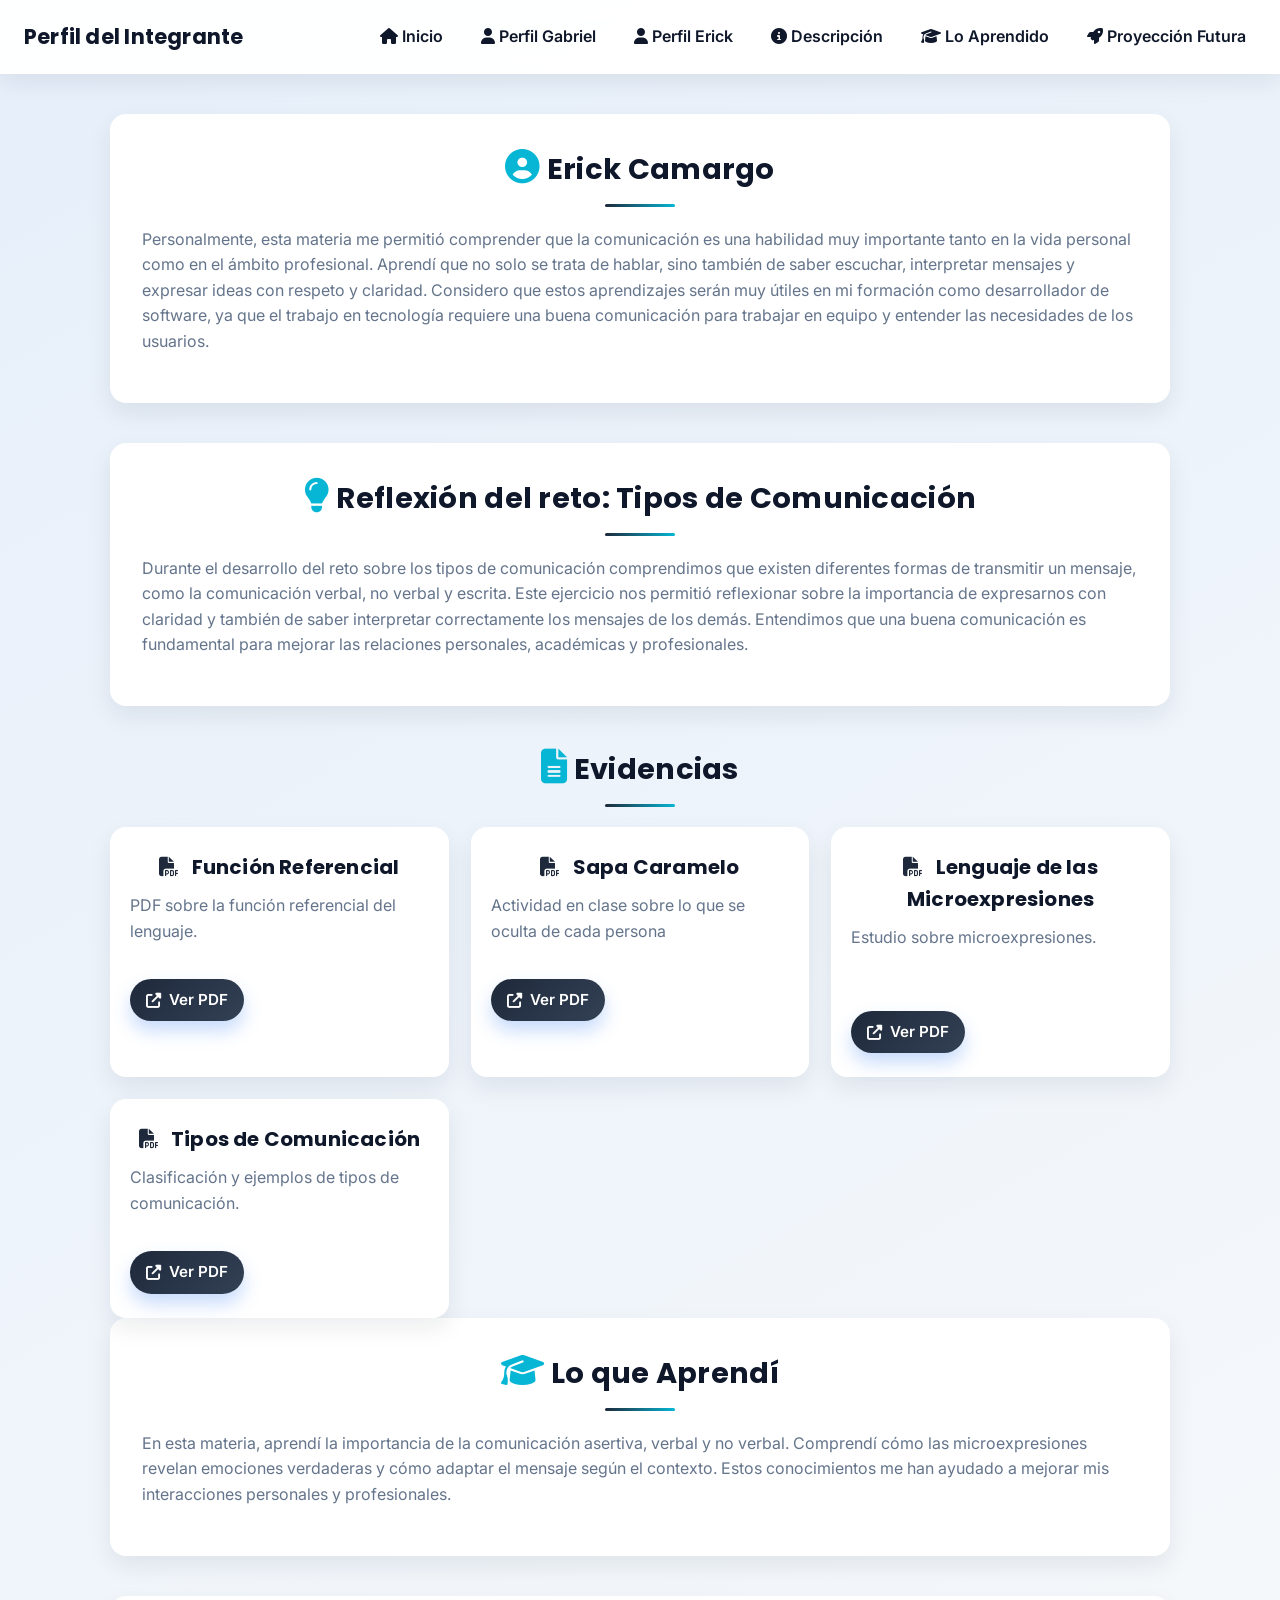
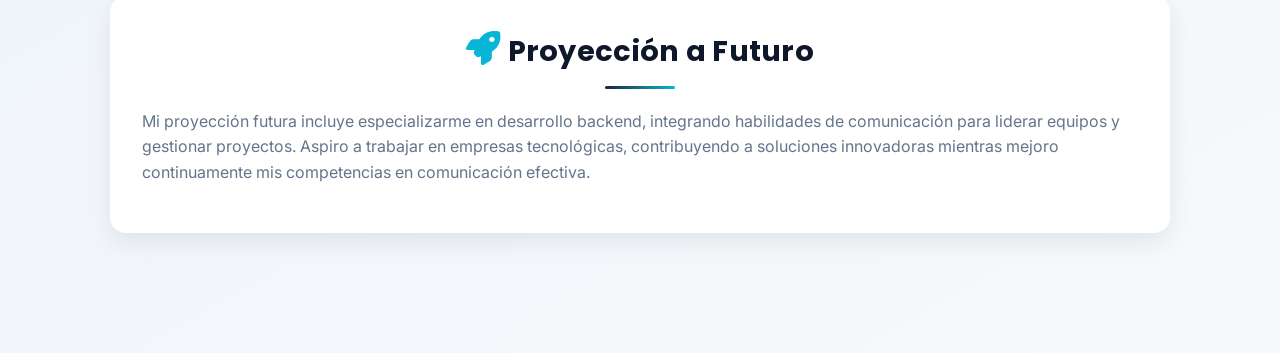
==== erick.html @ c6891785 "Subida inicial del proyecto" ====
<!DOCTYPE html>
<html lang="es">

<head>
  <meta charset="UTF-8" />
  <meta name="viewport" content="width=device-width, initial-scale=1.0" />
  <title>Perfil Erick</title>
  <link rel="stylesheet" href="https://cdnjs.cloudflare.com/ajax/libs/font-awesome/6.5.0/css/all.min.css" integrity="sha512-1VJm5kJHVw8+LL+1ZiowH++4df5uVBXxEehumOhv1Vd4iRAHWY8MklND6U9G5mcbaiYpJZwciMJw7Z4xJbeyrg==" crossorigin="anonymous" referrerpolicy="no-referrer" />
  <link rel="stylesheet" href="style.css" />
</head>

<body>
  <header>
    <h1>Perfil del Integrante</h1>
    <div class="menu-icon" onclick="toggleMenu()">☰</div>
    <nav id="menu">
      <a href="index.html"><i class="fas fa-home"></i> Inicio</a>
      <a href="gabriel.html"><i class="fas fa-user"></i> Perfil Gabriel</a>
      <a href="erick.html"><i class="fas fa-user"></i> Perfil Erick</a>
      <a href="#descripcion"><i class="fas fa-info-circle"></i> Descripción</a>
      <a href="#aprendido"><i class="fas fa-graduation-cap"></i> Lo Aprendido</a>
      <a href="#futuro"><i class="fas fa-rocket"></i> Proyección Futura</a>
    </nav>
  </header>
  <div id="menuOverlay" class="menu-overlay" onclick="closeMenu()" hidden></div>

  <main>
    <section class="section" id="descripcion">
      <article class="section-card">
        <h2 class="section-title"><i class="fas fa-user-circle"></i> Erick Camargo</h2>
        <p>
          Personalmente, esta materia me permitió comprender que la comunicación es una habilidad muy importante tanto en la vida personal como en el ámbito profesional. Aprendí que no solo se trata de hablar, sino también de saber escuchar, interpretar mensajes y expresar ideas con respeto y claridad. Considero que estos aprendizajes serán muy útiles en mi formación como desarrollador de software, ya que el trabajo en tecnología requiere una buena comunicación para trabajar en equipo y entender las necesidades de los usuarios.
        </p>
      </article>
    </section>

    <section class="section" id="reto">
      <article class="section-card">
        <h2 class="section-title"><i class="fas fa-lightbulb"></i> Reflexión del reto: Tipos de Comunicación</h2>
        <p>
          Durante el desarrollo del reto sobre los tipos de comunicación comprendimos que existen diferentes formas de transmitir un mensaje, como la comunicación verbal, no verbal y escrita. Este ejercicio nos permitió reflexionar sobre la importancia de expresarnos con claridad y también de saber interpretar correctamente los mensajes de los demás. Entendimos que una buena comunicación es fundamental para mejorar las relaciones personales, académicas y profesionales.
        </p>
      </article>
    </section>

    <section class="section" id="evidencias">
      <h2 class="section-title"><i class="fas fa-file-alt"></i> Evidencias</h2>
      <div class="grid-3">
        <article class="card">
          <h3><i class="fas fa-file-pdf"></i> Función Referencial</h3>
          <p class="text">PDF sobre la función referencial del lenguaje.</p>
          <a href="/pdfs_de_erick/funciones del Lenguaje.pdf" target="_blank" class="cta"><i class="fas fa-external-link-alt"></i> Ver PDF</a>
        </article>
        <article class="card">
          <h3><i class="fas fa-file-pdf"></i> Sapa Caramelo</h3>
          <p class="text">Actividad en clase sobre lo que se oculta de cada persona</p>
          <a href="/pdfs_de_erick/la sapa caramelo.pdf" target="_blank" class="cta"><i class="fas fa-external-link-alt"></i> Ver PDF</a>
        </article>
        <article class="card">
          <h3><i class="fas fa-file-pdf"></i> Lenguaje de las Microexpresiones</h3>
          <p class="text">Estudio sobre microexpresiones.</p>
          <a href="/pdfs_de_erick/microexpresiones.pdf" target="_blank" class="cta"><i class="fas fa-external-link-alt"></i> Ver PDF</a>
        </article>
        <article class="card">
          <h3><i class="fas fa-file-pdf"></i> Tipos de Comunicación</h3>
          <p class="text">Clasificación y ejemplos de tipos de comunicación.</p>
          <a href="/pdfs_de_erick/tipos de comunicacion.pdf" target="_blank" class="cta"><i class="fas fa-external-link-alt"></i> Ver PDF</a>
        </article>
      </div>
    </section>

    <section class="section" id="aprendido">
      <article class="section-card">
        <h2 class="section-title"><i class="fas fa-graduation-cap"></i> Lo que Aprendí</h2>
        <p>
          En esta materia, aprendí la importancia de la comunicación asertiva, verbal y no verbal. Comprendí cómo las microexpresiones revelan emociones verdaderas y cómo adaptar el mensaje según el contexto. Estos conocimientos me han ayudado a mejorar mis interacciones personales y profesionales.
        </p>
      </article>
    </section>

    <section class="section" id="futuro">
      <article class="section-card">
        <h2 class="section-title"><i class="fas fa-rocket"></i> Proyección a Futuro</h2>
        <p>
          Mi proyección futura incluye especializarme en desarrollo backend, integrando habilidades de comunicación para liderar equipos y gestionar proyectos. Aspiro a trabajar en empresas tecnológicas, contribuyendo a soluciones innovadoras mientras mejoro continuamente mis competencias en comunicación efectiva.
        </p>
      </article>
    </section>
  </main>

  <script src="script.js"></script>
</body>

</html>
---- style.css ----
/* Fuente global profesional */
@import url('https://fonts.googleapis.com/css2?family=Inter:wght@400;500;600;700&family=Poppins:wght@400;500;600;700&display=swap');

:root {
  --bg: #f8fafc;
  --panel: #ffffff;
  --dark: #0f172a;
  --muted: #64748b;
  --primary: #1e293b;
  --primary-2: #334155;
  --accent: #06b6d4;
  --shadow: 0 10px 25px rgba(15, 23, 42, 0.08);
  --radius: 16px;
}

* {
  box-sizing: border-box;
}

body {
  margin: 0;
  font-family: 'Inter', 'Segoe UI', sans-serif;
  background: linear-gradient(150deg, #e6effa 0%, #f7f9fb 100%);
  color: var(--dark);
  line-height: 1.6;
}

a {
  color: var(--primary);
  text-decoration: none;
}

h1, h2, h3, h4 {
  margin: 0 0 12px;
  font-family: 'Poppins', 'Segoe UI', sans-serif;
  text-align: center;
  letter-spacing: 0.01em;
  color: var(--dark);
}

h1 { font-size: clamp(1.7rem, 4vw, 2.2rem); }

h2 { font-size: clamp(1.45rem, 3.2vw, 1.8rem); }

h3 { font-size: clamp(1.2rem, 2.2vw, 1.5rem); }

.section-title i {
  color: var(--accent);
  font-size: 1.2em;
}

.card h3 i {
  color: var(--primary);
  margin-right: 8px;
}

.section-title::after {
  content: '';
  display: block;
  width: 70px;
  margin: 12px auto 0;
  height: 3px;
  background: linear-gradient(90deg, var(--primary), var(--accent));
  border-radius: 999px;
}

p {
  color: var(--muted);
  font-size: 1rem;
  margin: 0 0 1rem;
}

header {
  position: sticky;
  top: 0;
  z-index: 999;
  background: rgba(255, 255, 255, 0.96);
  backdrop-filter: blur(8px);
  box-shadow: 0 8px 24px rgba(16, 24, 40, 0.08);
  display: flex;
  align-items: center;
  justify-content: space-between;
  padding: 16px 24px;
}

header h1 {
  font-size: 1.32rem;
  font-weight: 700;
  margin: 0;
}

.menu-icon {
  font-size: 26px;
  cursor: pointer;
  display: none;
}

nav {
  display: flex;
  align-items: center;
  gap: 18px;
}

nav a {
  position: relative;
  padding: 8px 10px;
}

nav a::after {
  content: '';
  position: absolute;
  left: 0;
  bottom: -6px;
  width: 0;
  height: 2px;
  background: var(--primary);
  transition: width .25s;
}

nav a:hover::after {
  width: 100%;
}


nav a {
  font-weight: 600;
  color: var(--dark);
}

main {
  max-width: 1100px;
  margin: 0 auto;
  padding: 40px 20px 80px;
}

.section-card {
  background: var(--panel);
  border-radius: var(--radius);
  box-shadow: var(--shadow);
  padding: 32px;
  margin-bottom: 40px;
  transition: transform .28s ease, box-shadow .28s ease;
}

.section-card:hover {
  transform: translateY(-2px);
  box-shadow: 0 14px 32px rgba(15, 23, 42, 0.12);
}

.section-title {
  margin-bottom: 20px;
}

.grid-3 {
  display: grid;
  grid-template-columns: repeat(auto-fit, minmax(250px, 1fr));
  gap: 22px;
}

.card {
  background: var(--panel);
  border-radius: var(--radius);
  box-shadow: var(--shadow);
  padding: 24px 20px;
  transition: transform .28s ease, box-shadow .28s ease;
}

.card:hover {
  transform: translateY(-4px);
  box-shadow: 0 16px 36px rgba(15, 23, 42, 0.18);
}

.card img {
  width: 100px;
  height: 100px;
  object-fit: cover;
  border-radius: 50%;
  margin: 0 auto 14px;
  display: block;
  border: 3px solid #e0e7ff;
}

.card h3 {
  margin: 0 0 10px;
  font-size: 1.25rem;
}

.card .subtitle {
  color: var(--primary);
  font-weight: 600;
  margin-bottom: 10px;
}

.card .text {
  color: var(--muted);
  margin-bottom: 14px;
  min-height: 72px;
}

.card .cta {
  display: inline-flex;
  align-items: center;
  justify-content: center;
  gap: 8px;
  padding: 9px 16px;
  border-radius: 999px;
  color: #fff;
  background: linear-gradient(135deg, var(--primary), var(--primary-2));
  font-weight: 600;
  font-size: 0.95rem;
  box-shadow: 0 10px 18px rgba(59, 130, 246, 0.28);
}

.profile-card {
  display: grid;
  grid-template-columns: 130px 1fr;
  gap: 20px;
  background: var(--panel);
  border-radius: var(--radius);
  box-shadow: var(--shadow);
  padding: 22px;
  align-items: center;
}

.profile-card .info h3 {
  font-size: 1.25rem;
}

.profile-card .info .role {
  color: var(--primary);
  margin-bottom: 10px;
}

.profile-card .info p {
  color: var(--muted);
  margin: 0;
}

.btn {
  margin-top: 14px;
  padding: 10px 20px;
  background: linear-gradient(135deg, #4f46e5, #6366f1);
  color: #fff;
  border: 0;
  border-radius: 999px;
  cursor: pointer;
  font-weight: 700;
  letter-spacing: 0.02em;
}

.btn-secondary {
  background: #f3f4f6;
  color: #1f2937;
  border: 1px solid #e5e7eb;
}

@media (max-width: 780px) {
  header { padding: 14px 16px; }
  .profile-card { grid-template-columns: 1fr; text-align: center; }
  .profile-card .info { text-align: center; }

  .menu-icon { display: block; }

  nav {
    position: absolute;
    top: 64px;
    right: 16px;
    left: 16px;
    background: var(--panel);
    border-radius: 12px;
    box-shadow: 0 12px 28px rgba(15, 23, 42, 0.22);
    flex-direction: column;
    gap: 0;
    width: auto;
    max-width: none;
    display: none;
    z-index: 1000;
    padding: 10px 0;
  }

  nav.open {
    display: flex;
  }

  nav a {
    padding: 14px 18px;
    border-bottom: 1px solid #eef2ff;
  }

  nav a:last-child {
    border-bottom: none;
  }

  .menu-overlay {
    position: fixed;
    inset: 0;
    background: rgba(0,0,0,0.32);
    z-index: 900;
  }
}
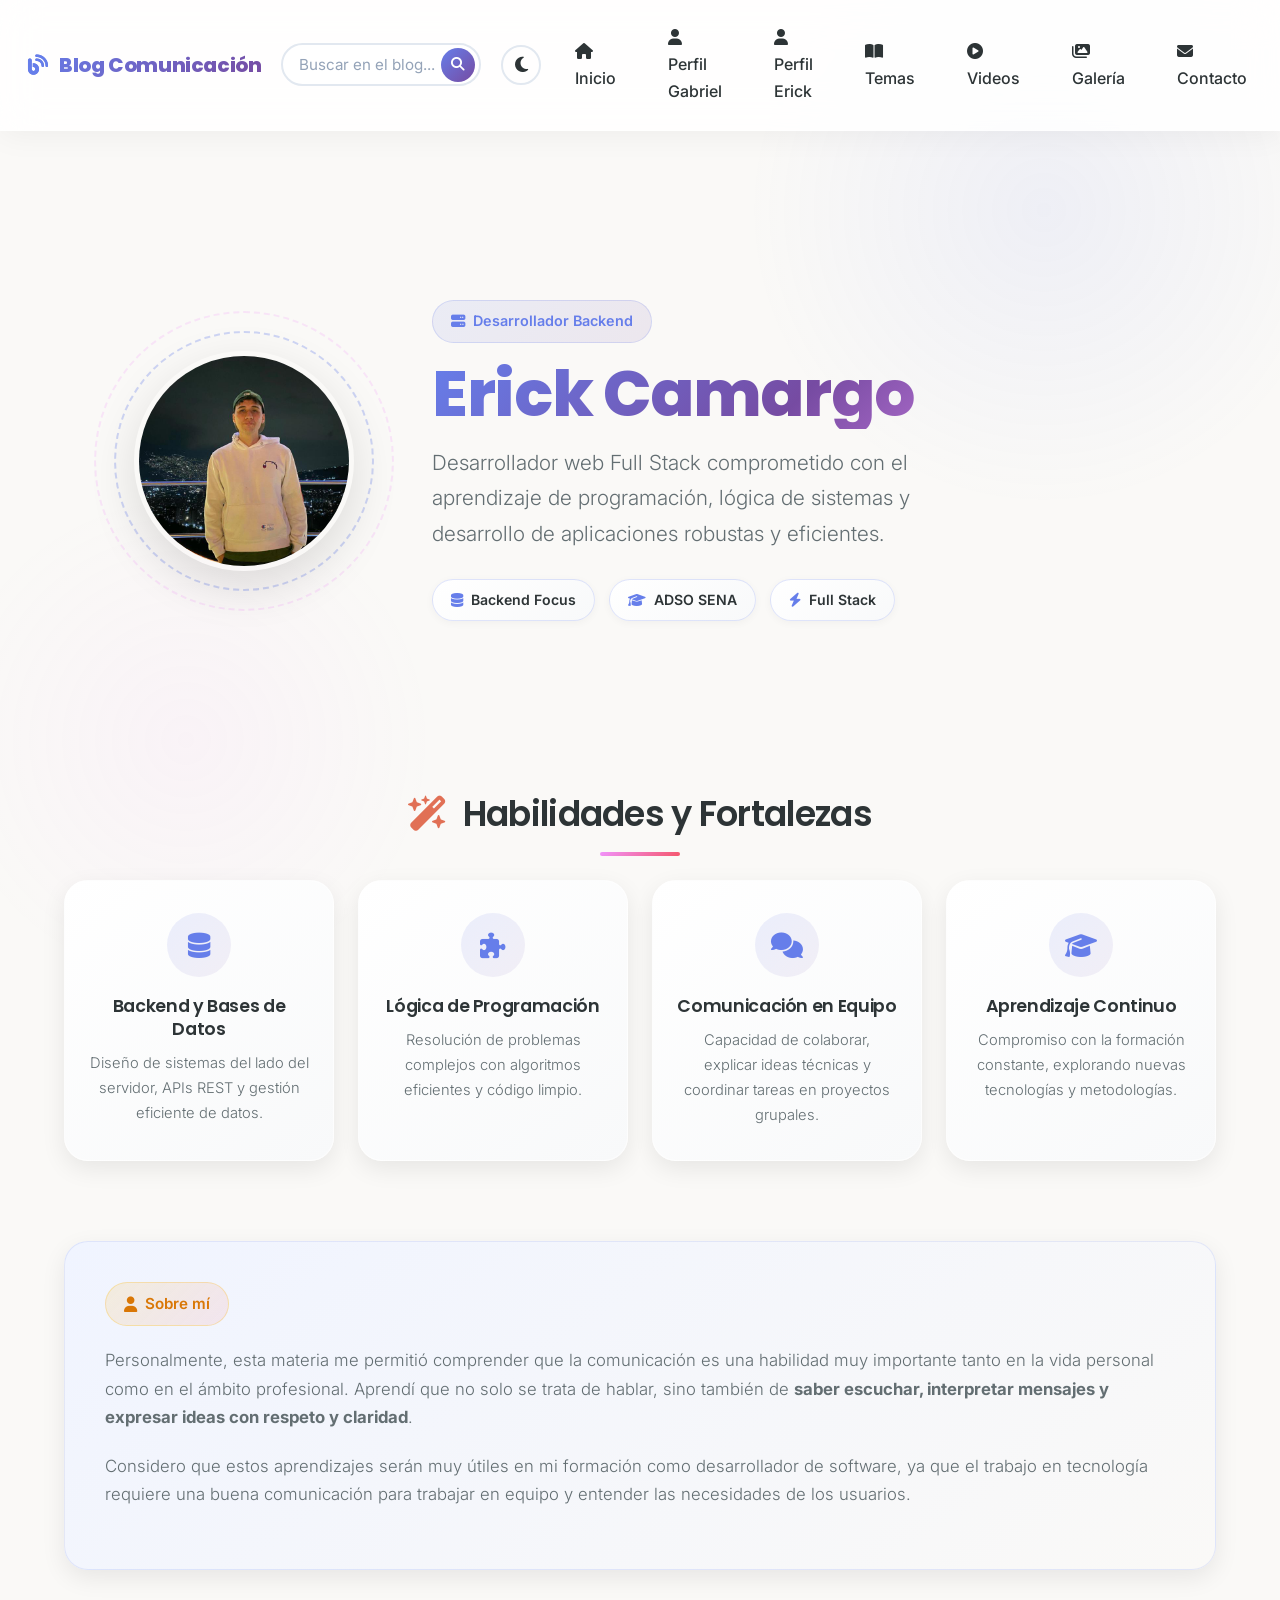
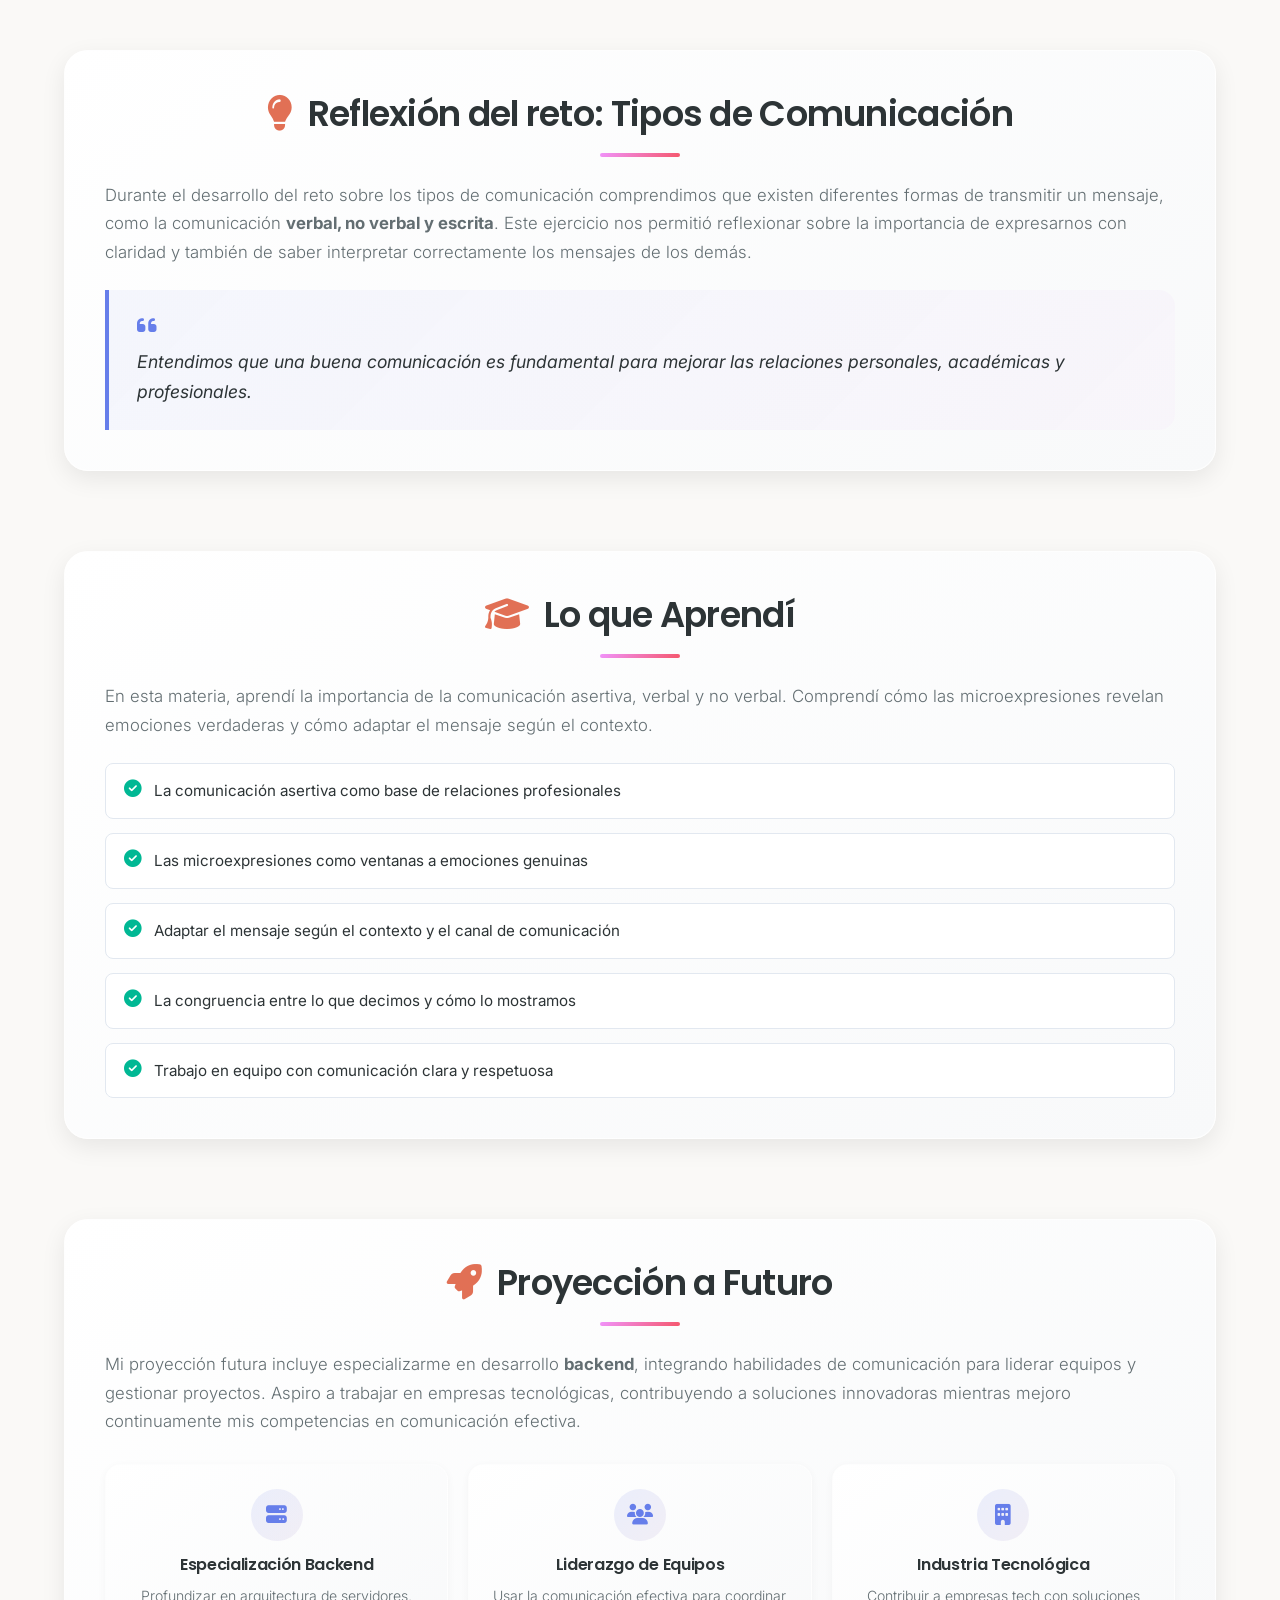
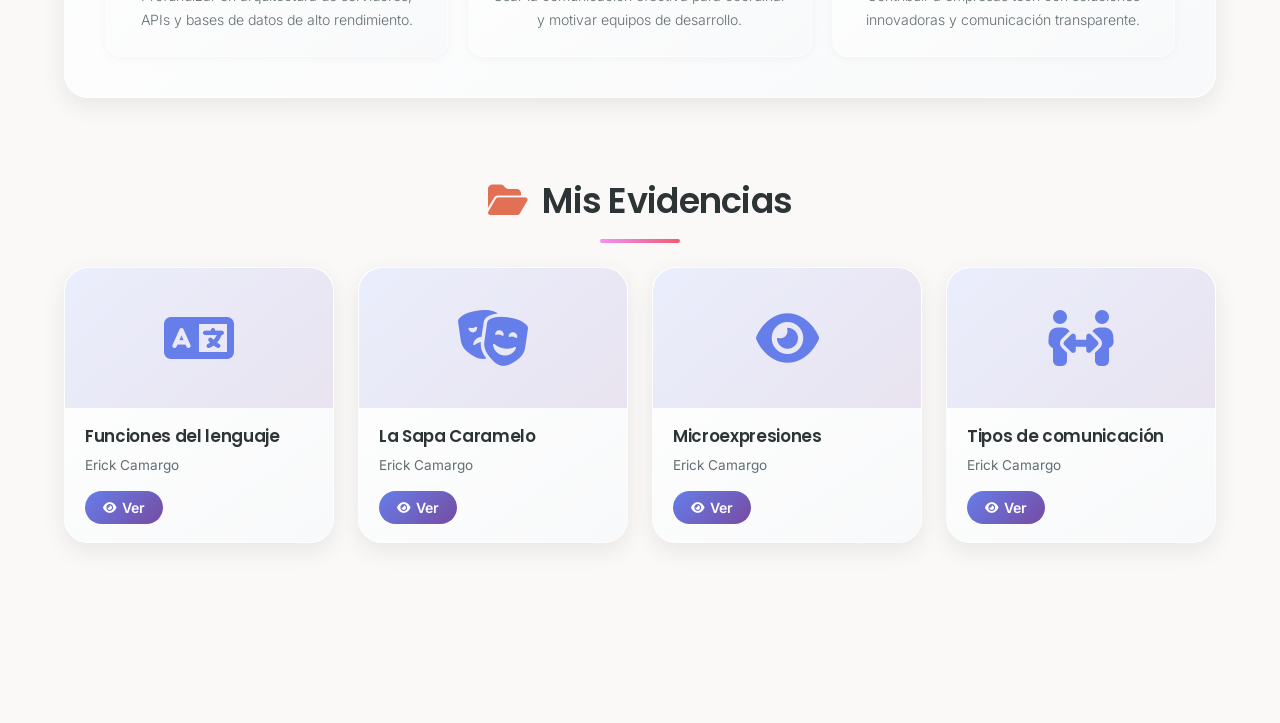
==== commit bc662c90: "Corregir rutas de PDFs sin espacios, ortografía de títulos e íconos Co-authored-by: Qwen-Coder <qwen" ====
--- a/erick.html
+++ b/erick.html
@@ -1,94 +1,244 @@
-<!DOCTYPE html>
-<html lang="es">
-
-<head>
-  <meta charset="UTF-8" />
-  <meta name="viewport" content="width=device-width, initial-scale=1.0" />
-  <title>Perfil Erick</title>
-  <link rel="stylesheet" href="https://cdnjs.cloudflare.com/ajax/libs/font-awesome/6.5.0/css/all.min.css" integrity="sha512-1VJm5kJHVw8+LL+1ZiowH++4df5uVBXxEehumOhv1Vd4iRAHWY8MklND6U9G5mcbaiYpJZwciMJw7Z4xJbeyrg==" crossorigin="anonymous" referrerpolicy="no-referrer" />
-  <link rel="stylesheet" href="style.css" />
-</head>
-
-<body>
-  <header>
-    <h1>Perfil del Integrante</h1>
-    <div class="menu-icon" onclick="toggleMenu()">☰</div>
-    <nav id="menu">
-      <a href="index.html"><i class="fas fa-home"></i> Inicio</a>
-      <a href="gabriel.html"><i class="fas fa-user"></i> Perfil Gabriel</a>
-      <a href="erick.html"><i class="fas fa-user"></i> Perfil Erick</a>
-      <a href="#descripcion"><i class="fas fa-info-circle"></i> Descripción</a>
-      <a href="#aprendido"><i class="fas fa-graduation-cap"></i> Lo Aprendido</a>
-      <a href="#futuro"><i class="fas fa-rocket"></i> Proyección Futura</a>
-    </nav>
-  </header>
-  <div id="menuOverlay" class="menu-overlay" onclick="closeMenu()" hidden></div>
-
-  <main>
-    <section class="section" id="descripcion">
-      <article class="section-card">
-        <h2 class="section-title"><i class="fas fa-user-circle"></i> Erick Camargo</h2>
-        <p>
-          Personalmente, esta materia me permitió comprender que la comunicación es una habilidad muy importante tanto en la vida personal como en el ámbito profesional. Aprendí que no solo se trata de hablar, sino también de saber escuchar, interpretar mensajes y expresar ideas con respeto y claridad. Considero que estos aprendizajes serán muy útiles en mi formación como desarrollador de software, ya que el trabajo en tecnología requiere una buena comunicación para trabajar en equipo y entender las necesidades de los usuarios.
-        </p>
-      </article>
-    </section>
-
-    <section class="section" id="reto">
-      <article class="section-card">
-        <h2 class="section-title"><i class="fas fa-lightbulb"></i> Reflexión del reto: Tipos de Comunicación</h2>
-        <p>
-          Durante el desarrollo del reto sobre los tipos de comunicación comprendimos que existen diferentes formas de transmitir un mensaje, como la comunicación verbal, no verbal y escrita. Este ejercicio nos permitió reflexionar sobre la importancia de expresarnos con claridad y también de saber interpretar correctamente los mensajes de los demás. Entendimos que una buena comunicación es fundamental para mejorar las relaciones personales, académicas y profesionales.
-        </p>
-      </article>
-    </section>
-
-    <section class="section" id="evidencias">
-      <h2 class="section-title"><i class="fas fa-file-alt"></i> Evidencias</h2>
-      <div class="grid-3">
-        <article class="card">
-          <h3><i class="fas fa-file-pdf"></i> Función Referencial</h3>
-          <p class="text">PDF sobre la función referencial del lenguaje.</p>
-          <a href="/pdfs_de_erick/funciones del Lenguaje.pdf" target="_blank" class="cta"><i class="fas fa-external-link-alt"></i> Ver PDF</a>
-        </article>
-        <article class="card">
-          <h3><i class="fas fa-file-pdf"></i> Sapa Caramelo</h3>
-          <p class="text">Actividad en clase sobre lo que se oculta de cada persona</p>
-          <a href="/pdfs_de_erick/la sapa caramelo.pdf" target="_blank" class="cta"><i class="fas fa-external-link-alt"></i> Ver PDF</a>
-        </article>
-        <article class="card">
-          <h3><i class="fas fa-file-pdf"></i> Lenguaje de las Microexpresiones</h3>
-          <p class="text">Estudio sobre microexpresiones.</p>
-          <a href="/pdfs_de_erick/microexpresiones.pdf" target="_blank" class="cta"><i class="fas fa-external-link-alt"></i> Ver PDF</a>
-        </article>
-        <article class="card">
-          <h3><i class="fas fa-file-pdf"></i> Tipos de Comunicación</h3>
-          <p class="text">Clasificación y ejemplos de tipos de comunicación.</p>
-          <a href="/pdfs_de_erick/tipos de comunicacion.pdf" target="_blank" class="cta"><i class="fas fa-external-link-alt"></i> Ver PDF</a>
-        </article>
-      </div>
-    </section>
-
-    <section class="section" id="aprendido">
-      <article class="section-card">
-        <h2 class="section-title"><i class="fas fa-graduation-cap"></i> Lo que Aprendí</h2>
-        <p>
-          En esta materia, aprendí la importancia de la comunicación asertiva, verbal y no verbal. Comprendí cómo las microexpresiones revelan emociones verdaderas y cómo adaptar el mensaje según el contexto. Estos conocimientos me han ayudado a mejorar mis interacciones personales y profesionales.
-        </p>
-      </article>
-    </section>
-
-    <section class="section" id="futuro">
-      <article class="section-card">
-        <h2 class="section-title"><i class="fas fa-rocket"></i> Proyección a Futuro</h2>
-        <p>
-          Mi proyección futura incluye especializarme en desarrollo backend, integrando habilidades de comunicación para liderar equipos y gestionar proyectos. Aspiro a trabajar en empresas tecnológicas, contribuyendo a soluciones innovadoras mientras mejoro continuamente mis competencias en comunicación efectiva.
-        </p>
-      </article>
-    </section>
-  </main>
-
-  <script src="script.js"></script>
-</body>
-
-</html>+<!DOCTYPE html>
+<html lang="es">
+
+<head>
+  <meta charset="UTF-8" />
+  <meta name="viewport" content="width=device-width, initial-scale=1.0" />
+  <title>Perfil Erick — Blog Comunicación</title>
+  <link rel="stylesheet" href="https://cdnjs.cloudflare.com/ajax/libs/font-awesome/6.5.0/css/all.min.css" />
+  <link rel="stylesheet" href="style.css" />
+</head>
+
+<body>
+  <header>
+    <div class="header-left">
+      <h1><i class="fas fa-blog"></i> Blog Comunicación</h1>
+    </div>
+    <div class="search-container">
+      <input type="text" id="searchInput" class="search-input" placeholder="Buscar en el blog..." autocomplete="off" />
+      <button class="search-btn" onclick="performSearch()" aria-label="Buscar"><i class="fas fa-magnifying-glass"></i></button>
+      <div id="searchResults" class="search-results" hidden></div>
+    </div>
+    <div class="header-actions">
+      <button id="themeToggle" class="theme-toggle" aria-label="Cambiar tema" title="Modo oscuro/claro">
+        <i class="fas fa-moon"></i>
+      </button>
+      <div class="menu-icon" onclick="toggleMenu()" aria-label="Menú"><i class="fas fa-bars"></i></div>
+    </div>
+    <nav id="menu">
+      <a href="index.html"><i class="fas fa-home"></i> Inicio</a>
+      <a href="gabriel.html"><i class="fas fa-user"></i> Perfil Gabriel</a>
+      <a href="erick.html"><i class="fas fa-user"></i> Perfil Erick</a>
+      <a href="index.html#temas"><i class="fas fa-book-open"></i> Temas</a>
+      <a href="index.html#videos"><i class="fas fa-play-circle"></i> Videos</a>
+      <a href="index.html#galeria"><i class="fas fa-images"></i> Galería</a>
+      <a href="index.html#contacto"><i class="fas fa-envelope"></i> Contacto</a>
+    </nav>
+  </header>
+  <div id="menuOverlay" class="menu-overlay" onclick="closeMenu()" hidden></div>
+
+  <div id="scrollProgress" class="scroll-progress"></div>
+
+  <main>
+    <!-- HERO PERFIL -->
+    <section class="profile-hero">
+      <div class="profile-hero-visual">
+        <img src="erick.jpeg" alt="Erick Camargo" class="profile-hero-img" />
+        <div class="profile-hero-ring"></div>
+        <div class="profile-hero-ring ring--2"></div>
+      </div>
+      <div class="profile-hero-content">
+        <span class="hero-badge"><i class="fas fa-server"></i> Desarrollador Backend</span>
+        <h1 class="hero-title">Erick Camargo</h1>
+        <p class="hero-subtitle">
+          Desarrollador web Full Stack comprometido con el aprendizaje de programación, lógica de sistemas y desarrollo de aplicaciones robustas y eficientes.
+        </p>
+        <div class="profile-stats">
+          <div class="stat-pill">
+            <i class="fas fa-database"></i>
+            <span>Backend Focus</span>
+          </div>
+          <div class="stat-pill">
+            <i class="fas fa-graduation-cap"></i>
+            <span>ADSO SENA</span>
+          </div>
+          <div class="stat-pill">
+            <i class="fas fa-bolt"></i>
+            <span>Full Stack</span>
+          </div>
+        </div>
+      </div>
+    </section>
+
+    <!-- SKILLS -->
+    <section class="section" id="skills">
+      <h2 class="section-title"><i class="fas fa-wand-magic-sparkles"></i> Habilidades y Fortalezas</h2>
+      <div class="skills-grid">
+        <div class="skill-card">
+          <div class="skill-icon"><i class="fas fa-database"></i></div>
+          <h3>Backend y Bases de Datos</h3>
+          <p class="text">Diseño de sistemas del lado del servidor, APIs REST y gestión eficiente de datos.</p>
+        </div>
+        <div class="skill-card">
+          <div class="skill-icon"><i class="fas fa-puzzle-piece"></i></div>
+          <h3>Lógica de Programación</h3>
+          <p class="text">Resolución de problemas complejos con algoritmos eficientes y código limpio.</p>
+        </div>
+        <div class="skill-card">
+          <div class="skill-icon"><i class="fas fa-comments"></i></div>
+          <h3>Comunicación en Equipo</h3>
+          <p class="text">Capacidad de colaborar, explicar ideas técnicas y coordinar tareas en proyectos grupales.</p>
+        </div>
+        <div class="skill-card">
+          <div class="skill-icon"><i class="fas fa-graduation-cap"></i></div>
+          <h3>Aprendizaje Continuo</h3>
+          <p class="text">Compromiso con la formación constante, explorando nuevas tecnologías y metodologías.</p>
+        </div>
+      </div>
+    </section>
+
+    <!-- SOBRE MÍ -->
+    <section class="section" id="descripcion">
+      <article class="section-card highlight-card">
+        <div class="highlight-badge"><i class="fas fa-user"></i> Sobre mí</div>
+        <p>
+          Personalmente, esta materia me permitió comprender que la comunicación es una habilidad muy importante tanto en la vida personal como en el ámbito profesional. Aprendí que no solo se trata de hablar, sino también de <strong>saber escuchar, interpretar mensajes y expresar ideas con respeto y claridad</strong>.
+        </p>
+        <p>
+          Considero que estos aprendizajes serán muy útiles en mi formación como desarrollador de software, ya que el trabajo en tecnología requiere una buena comunicación para trabajar en equipo y entender las necesidades de los usuarios.
+        </p>
+      </article>
+    </section>
+
+    <!-- REFLEXIÓN DEL RETO -->
+    <section class="section" id="reto">
+      <article class="section-card">
+        <h2 class="section-title"><i class="fas fa-lightbulb"></i> Reflexión del reto: Tipos de Comunicación</h2>
+        <p>
+          Durante el desarrollo del reto sobre los tipos de comunicación comprendimos que existen diferentes formas de transmitir un mensaje, como la comunicación <strong>verbal, no verbal y escrita</strong>. Este ejercicio nos permitió reflexionar sobre la importancia de expresarnos con claridad y también de saber interpretar correctamente los mensajes de los demás.
+        </p>
+        <div class="reflection-quote">
+          <i class="fas fa-quote-left"></i>
+          <blockquote>Entendimos que una buena comunicación es fundamental para mejorar las relaciones personales, académicas y profesionales.</blockquote>
+        </div>
+      </article>
+    </section>
+
+    <!-- LO QUE APRENDÍ -->
+    <section class="section" id="aprendido">
+      <article class="section-card">
+        <h2 class="section-title"><i class="fas fa-graduation-cap"></i> Lo que Aprendí</h2>
+        <p>
+          En esta materia, aprendí la importancia de la comunicación asertiva, verbal y no verbal. Comprendí cómo las microexpresiones revelan emociones verdaderas y cómo adaptar el mensaje según el contexto.
+        </p>
+        <div class="learning-list">
+          <div class="learning-item"><i class="fas fa-circle-check"></i> La comunicación asertiva como base de relaciones profesionales</div>
+          <div class="learning-item"><i class="fas fa-circle-check"></i> Las microexpresiones como ventanas a emociones genuinas</div>
+          <div class="learning-item"><i class="fas fa-circle-check"></i> Adaptar el mensaje según el contexto y el canal de comunicación</div>
+          <div class="learning-item"><i class="fas fa-circle-check"></i> La congruencia entre lo que decimos y cómo lo mostramos</div>
+          <div class="learning-item"><i class="fas fa-circle-check"></i> Trabajo en equipo con comunicación clara y respetuosa</div>
+        </div>
+      </article>
+    </section>
+
+    <!-- PROYECCIÓN A FUTURO -->
+    <section class="section" id="futuro">
+      <article class="section-card">
+        <h2 class="section-title"><i class="fas fa-rocket"></i> Proyección a Futuro</h2>
+        <p>
+          Mi proyección futura incluye especializarme en desarrollo <strong>backend</strong>, integrando habilidades de comunicación para liderar equipos y gestionar proyectos. Aspiro a trabajar en empresas tecnológicas, contribuyendo a soluciones innovadoras mientras mejoro continuamente mis competencias en comunicación efectiva.
+        </p>
+        <div class="future-goals">
+          <div class="goal-card">
+            <div class="goal-icon"><i class="fas fa-server"></i></div>
+            <h4>Especialización Backend</h4>
+            <p class="text">Profundizar en arquitectura de servidores, APIs y bases de datos de alto rendimiento.</p>
+          </div>
+          <div class="goal-card">
+            <div class="goal-icon"><i class="fas fa-users"></i></div>
+            <h4>Liderazgo de Equipos</h4>
+            <p class="text">Usar la comunicación efectiva para coordinar y motivar equipos de desarrollo.</p>
+          </div>
+          <div class="goal-card">
+            <div class="goal-icon"><i class="fas fa-building"></i></div>
+            <h4>Industria Tecnológica</h4>
+            <p class="text">Contribuir a empresas tech con soluciones innovadoras y comunicación transparente.</p>
+          </div>
+        </div>
+      </article>
+    </section>
+
+    <!-- EVIDENCIAS -->
+    <section class="section" id="evidencias">
+      <h2 class="section-title"><i class="fas fa-folder-open"></i> Mis Evidencias</h2>
+      <div class="gallery-grid" id="galleryGrid">
+        <div class="gallery-item filterable-gallery" data-author="erick" data-title="Funciones del lenguaje" data-pdf="pdfs_de_erick/funciones_del_lenguaje.pdf">
+          <div class="gallery-thumb">
+            <i class="fas fa-language"></i>
+          </div>
+          <div class="gallery-info">
+            <h4>Funciones del lenguaje</h4>
+            <span class="gallery-author">Erick Camargo</span>
+            <button class="gallery-btn" onclick="openPdfModal('pdfs_de_erick/funciones_del_lenguaje.pdf', 'Funciones del lenguaje')"><i class="fas fa-eye"></i> Ver</button>
+          </div>
+        </div>
+
+        <div class="gallery-item filterable-gallery" data-author="erick" data-title="La Sapa Caramelo" data-pdf="pdfs_de_erick/la_sapa_caramelo.pdf">
+          <div class="gallery-thumb">
+            <i class="fas fa-masks-theater"></i>
+          </div>
+          <div class="gallery-info">
+            <h4>La Sapa Caramelo</h4>
+            <span class="gallery-author">Erick Camargo</span>
+            <button class="gallery-btn" onclick="openPdfModal('pdfs_de_erick/la_sapa_caramelo.pdf', 'La Sapa Caramelo')"><i class="fas fa-eye"></i> Ver</button>
+          </div>
+        </div>
+
+        <div class="gallery-item filterable-gallery" data-author="erick" data-title="Microexpresiones" data-pdf="pdfs_de_erick/microexpresiones.pdf">
+          <div class="gallery-thumb">
+            <i class="fas fa-eye"></i>
+          </div>
+          <div class="gallery-info">
+            <h4>Microexpresiones</h4>
+            <span class="gallery-author">Erick Camargo</span>
+            <button class="gallery-btn" onclick="openPdfModal('pdfs_de_erick/microexpresiones.pdf', 'Microexpresiones')"><i class="fas fa-eye"></i> Ver</button>
+          </div>
+        </div>
+
+        <div class="gallery-item filterable-gallery" data-author="erick" data-title="Tipos de comunicación" data-pdf="pdfs_de_erick/tipos_de_comunicacion.pdf">
+          <div class="gallery-thumb">
+            <i class="fas fa-people-arrows"></i>
+          </div>
+          <div class="gallery-info">
+            <h4>Tipos de comunicación</h4>
+            <span class="gallery-author">Erick Camargo</span>
+            <button class="gallery-btn" onclick="openPdfModal('pdfs_de_erick/tipos_de_comunicacion.pdf', 'Tipos de comunicación')"><i class="fas fa-eye"></i> Ver</button>
+          </div>
+        </div>
+      </div>
+    </section>
+  </main>
+
+  <!-- Botón volver arriba -->
+  <button id="backToTop" class="back-to-top" aria-label="Volver arriba" title="Volver al inicio">
+    <i class="fas fa-arrow-up"></i>
+  </button>
+
+  <!-- MODAL PDF -->
+  <div id="pdfModal" class="modal" hidden>
+    <div class="modal-content">
+      <div class="modal-header">
+        <h3 id="modalTitle"><i class="fas fa-file-pdf"></i> <span></span></h3>
+        <button class="modal-close" onclick="closePdfModal()" aria-label="Cerrar"><i class="fas fa-xmark"></i></button>
+      </div>
+      <div class="modal-body">
+        <iframe id="pdfFrame" src="" title="Visor PDF"></iframe>
+        <p class="modal-fallback">Si no puedes ver el PDF, <a id="pdfLink" href="#" target="_blank">haz clic aquí para abrirlo</a>.</p>
+      </div>
+    </div>
+  </div>
+
+  <script src="script.js"></script>
+</body>
+
+</html>
--- a/style.css
+++ b/style.css
@@ -1,301 +1,2608 @@
-/* Fuente global profesional */
-@import url('https://fonts.googleapis.com/css2?family=Inter:wght@400;500;600;700&family=Poppins:wght@400;500;600;700&display=swap');
-
-:root {
-  --bg: #f8fafc;
-  --panel: #ffffff;
-  --dark: #0f172a;
-  --muted: #64748b;
-  --primary: #1e293b;
-  --primary-2: #334155;
-  --accent: #06b6d4;
-  --shadow: 0 10px 25px rgba(15, 23, 42, 0.08);
-  --radius: 16px;
-}
-
-* {
-  box-sizing: border-box;
-}
-
-body {
-  margin: 0;
-  font-family: 'Inter', 'Segoe UI', sans-serif;
-  background: linear-gradient(150deg, #e6effa 0%, #f7f9fb 100%);
-  color: var(--dark);
-  line-height: 1.6;
-}
-
-a {
-  color: var(--primary);
-  text-decoration: none;
-}
-
-h1, h2, h3, h4 {
-  margin: 0 0 12px;
-  font-family: 'Poppins', 'Segoe UI', sans-serif;
-  text-align: center;
-  letter-spacing: 0.01em;
-  color: var(--dark);
-}
-
-h1 { font-size: clamp(1.7rem, 4vw, 2.2rem); }
-
-h2 { font-size: clamp(1.45rem, 3.2vw, 1.8rem); }
-
-h3 { font-size: clamp(1.2rem, 2.2vw, 1.5rem); }
-
-.section-title i {
-  color: var(--accent);
-  font-size: 1.2em;
-}
-
-.card h3 i {
-  color: var(--primary);
-  margin-right: 8px;
-}
-
-.section-title::after {
-  content: '';
-  display: block;
-  width: 70px;
-  margin: 12px auto 0;
-  height: 3px;
-  background: linear-gradient(90deg, var(--primary), var(--accent));
-  border-radius: 999px;
-}
-
-p {
-  color: var(--muted);
-  font-size: 1rem;
-  margin: 0 0 1rem;
-}
-
-header {
-  position: sticky;
-  top: 0;
-  z-index: 999;
-  background: rgba(255, 255, 255, 0.96);
-  backdrop-filter: blur(8px);
-  box-shadow: 0 8px 24px rgba(16, 24, 40, 0.08);
-  display: flex;
-  align-items: center;
-  justify-content: space-between;
-  padding: 16px 24px;
-}
-
-header h1 {
-  font-size: 1.32rem;
-  font-weight: 700;
-  margin: 0;
-}
-
-.menu-icon {
-  font-size: 26px;
-  cursor: pointer;
-  display: none;
-}
-
-nav {
-  display: flex;
-  align-items: center;
-  gap: 18px;
-}
-
-nav a {
-  position: relative;
-  padding: 8px 10px;
-}
-
-nav a::after {
-  content: '';
-  position: absolute;
-  left: 0;
-  bottom: -6px;
-  width: 0;
-  height: 2px;
-  background: var(--primary);
-  transition: width .25s;
-}
-
-nav a:hover::after {
-  width: 100%;
-}
-
-
-nav a {
-  font-weight: 600;
-  color: var(--dark);
-}
-
-main {
-  max-width: 1100px;
-  margin: 0 auto;
-  padding: 40px 20px 80px;
-}
-
-.section-card {
-  background: var(--panel);
-  border-radius: var(--radius);
-  box-shadow: var(--shadow);
-  padding: 32px;
-  margin-bottom: 40px;
-  transition: transform .28s ease, box-shadow .28s ease;
-}
-
-.section-card:hover {
-  transform: translateY(-2px);
-  box-shadow: 0 14px 32px rgba(15, 23, 42, 0.12);
-}
-
-.section-title {
-  margin-bottom: 20px;
-}
-
-.grid-3 {
-  display: grid;
-  grid-template-columns: repeat(auto-fit, minmax(250px, 1fr));
-  gap: 22px;
-}
-
-.card {
-  background: var(--panel);
-  border-radius: var(--radius);
-  box-shadow: var(--shadow);
-  padding: 24px 20px;
-  transition: transform .28s ease, box-shadow .28s ease;
-}
-
-.card:hover {
-  transform: translateY(-4px);
-  box-shadow: 0 16px 36px rgba(15, 23, 42, 0.18);
-}
-
-.card img {
-  width: 100px;
-  height: 100px;
-  object-fit: cover;
-  border-radius: 50%;
-  margin: 0 auto 14px;
-  display: block;
-  border: 3px solid #e0e7ff;
-}
-
-.card h3 {
-  margin: 0 0 10px;
-  font-size: 1.25rem;
-}
-
-.card .subtitle {
-  color: var(--primary);
-  font-weight: 600;
-  margin-bottom: 10px;
-}
-
-.card .text {
-  color: var(--muted);
-  margin-bottom: 14px;
-  min-height: 72px;
-}
-
-.card .cta {
-  display: inline-flex;
-  align-items: center;
-  justify-content: center;
-  gap: 8px;
-  padding: 9px 16px;
-  border-radius: 999px;
-  color: #fff;
-  background: linear-gradient(135deg, var(--primary), var(--primary-2));
-  font-weight: 600;
-  font-size: 0.95rem;
-  box-shadow: 0 10px 18px rgba(59, 130, 246, 0.28);
-}
-
-.profile-card {
-  display: grid;
-  grid-template-columns: 130px 1fr;
-  gap: 20px;
-  background: var(--panel);
-  border-radius: var(--radius);
-  box-shadow: var(--shadow);
-  padding: 22px;
-  align-items: center;
-}
-
-.profile-card .info h3 {
-  font-size: 1.25rem;
-}
-
-.profile-card .info .role {
-  color: var(--primary);
-  margin-bottom: 10px;
-}
-
-.profile-card .info p {
-  color: var(--muted);
-  margin: 0;
-}
-
-.btn {
-  margin-top: 14px;
-  padding: 10px 20px;
-  background: linear-gradient(135deg, #4f46e5, #6366f1);
-  color: #fff;
-  border: 0;
-  border-radius: 999px;
-  cursor: pointer;
-  font-weight: 700;
-  letter-spacing: 0.02em;
-}
-
-.btn-secondary {
-  background: #f3f4f6;
-  color: #1f2937;
-  border: 1px solid #e5e7eb;
-}
-
-@media (max-width: 780px) {
-  header { padding: 14px 16px; }
-  .profile-card { grid-template-columns: 1fr; text-align: center; }
-  .profile-card .info { text-align: center; }
-
-  .menu-icon { display: block; }
-
-  nav {
-    position: absolute;
-    top: 64px;
-    right: 16px;
-    left: 16px;
-    background: var(--panel);
-    border-radius: 12px;
-    box-shadow: 0 12px 28px rgba(15, 23, 42, 0.22);
-    flex-direction: column;
-    gap: 0;
-    width: auto;
-    max-width: none;
-    display: none;
-    z-index: 1000;
-    padding: 10px 0;
-  }
-
-  nav.open {
-    display: flex;
-  }
-
-  nav a {
-    padding: 14px 18px;
-    border-bottom: 1px solid #eef2ff;
-  }
-
-  nav a:last-child {
-    border-bottom: none;
-  }
-
-  .menu-overlay {
-    position: fixed;
-    inset: 0;
-    background: rgba(0,0,0,0.32);
-    z-index: 900;
-  }
-}
-
+/* ============================================
+   Blog Comunicación - Diseño Atrapante
+   ============================================ */
+
+@import url('https://fonts.googleapis.com/css2?family=Inter:wght@300;400;500;600;700&family=Poppins:wght@300;400;500;600;700;800&display=swap');
+
+:root {
+  /* Paleta sofisticada - tonos cálidos y profundos */
+  --bg-base: #faf9f7;
+  --panel: #ffffff;
+  --panel-alt: #fefaf6;
+  
+  /* Colores principales */
+  --primary: #2d3436;
+  --primary-light: #636e72;
+  --accent: #e17055;
+  --accent-2: #fdcb6e;
+  --accent-3: #00b894;
+  --accent-4: #6c5ce7;
+  
+  /* Gradientes */
+  --gradient-hero: linear-gradient(135deg, #667eea 0%, #764ba2 100%);
+  --gradient-warm: linear-gradient(135deg, #f093fb 0%, #f5576c 100%);
+  --gradient-sunset: linear-gradient(135deg, #fa709a 0%, #fee140 100%);
+  --gradient-ocean: linear-gradient(135deg, #2af598 0%, #009efd 100%);
+  --gradient-card: linear-gradient(145deg, #ffffff 0%, #f8f9fa 100%);
+  --gradient-cta: linear-gradient(135deg, #667eea 0%, #764ba2 100%);
+  
+  /* Sombras refinadas */
+  --shadow-sm: 0 2px 8px rgba(0, 0, 0, 0.04);
+  --shadow-md: 0 8px 24px rgba(0, 0, 0, 0.08);
+  --shadow-lg: 0 16px 48px rgba(0, 0, 0, 0.12);
+  --shadow-glow: 0 8px 32px rgba(102, 126, 234, 0.25);
+  --shadow-accent: 0 8px 24px rgba(225, 112, 85, 0.3);
+  
+  /* Bordes */
+  --radius-sm: 8px;
+  --radius: 16px;
+  --radius-lg: 24px;
+  --radius-xl: 32px;
+  
+  /* Transiciones */
+  --transition: all 0.3s cubic-bezier(0.4, 0, 0.2, 1);
+  --transition-slow: all 0.5s cubic-bezier(0.4, 0, 0.2, 1);
+}
+
+* {
+  box-sizing: border-box;
+  margin: 0;
+  padding: 0;
+}
+
+html {
+  scroll-behavior: smooth;
+}
+
+body {
+  font-family: 'Inter', -apple-system, BlinkMacSystemFont, 'Segoe UI', sans-serif;
+  background: var(--bg-base);
+  color: var(--primary);
+  line-height: 1.7;
+  overflow-x: hidden;
+  position: relative;
+}
+
+/* Fondo decorativo con formas geométricas */
+body::before {
+  content: '';
+  position: fixed;
+  top: -10%;
+  right: -5%;
+  width: 600px;
+  height: 600px;
+  background: radial-gradient(circle, rgba(102, 126, 234, 0.08) 0%, transparent 70%);
+  border-radius: 50%;
+  z-index: -1;
+  animation: float 20s ease-in-out infinite;
+}
+
+body::after {
+  content: '';
+  position: fixed;
+  bottom: -10%;
+  left: -5%;
+  width: 500px;
+  height: 500px;
+  background: radial-gradient(circle, rgba(240, 147, 251, 0.06) 0%, transparent 70%);
+  border-radius: 50%;
+  z-index: -1;
+  animation: float 25s ease-in-out infinite reverse;
+}
+
+@keyframes float {
+  0%, 100% { transform: translate(0, 0) scale(1); }
+  33% { transform: translate(30px, -30px) scale(1.05); }
+  66% { transform: translate(-20px, 20px) scale(0.95); }
+}
+
+/* Animaciones de entrada */
+@keyframes fadeInUp {
+  from {
+    opacity: 0;
+    transform: translateY(30px);
+  }
+  to {
+    opacity: 1;
+    transform: translateY(0);
+  }
+}
+
+@keyframes fadeIn {
+  from { opacity: 0; }
+  to { opacity: 1; }
+}
+
+@keyframes slideInLeft {
+  from {
+    opacity: 0;
+    transform: translateX(-50px);
+  }
+  to {
+    opacity: 1;
+    transform: translateX(0);
+  }
+}
+
+@keyframes pulse {
+  0%, 100% { transform: scale(1); }
+  50% { transform: scale(1.05); }
+}
+
+@keyframes shimmer {
+  0% { background-position: -1000px 0; }
+  100% { background-position: 1000px 0; }
+}
+
+a {
+  color: var(--accent);
+  text-decoration: none;
+  transition: var(--transition);
+}
+
+a:hover {
+  color: var(--accent-4);
+}
+
+/* Tipografía */
+h1, h2, h3, h4 {
+  margin: 0 0 16px;
+  font-family: 'Poppins', sans-serif;
+  font-weight: 600;
+  letter-spacing: -0.02em;
+  color: var(--primary);
+  line-height: 1.3;
+}
+
+h1 { 
+  font-size: clamp(2rem, 5vw, 3rem);
+  font-weight: 800;
+  background: var(--gradient-hero);
+  -webkit-background-clip: text;
+  -webkit-text-fill-color: transparent;
+  background-clip: text;
+}
+
+h2 { 
+  font-size: clamp(1.6rem, 3.5vw, 2.2rem);
+  text-align: center;
+}
+
+h3 { 
+  font-size: clamp(1.25rem, 2.5vw, 1.5rem);
+  text-align: left;
+}
+
+.section-title i {
+  color: var(--accent);
+  margin-right: 8px;
+}
+
+.section-title::after {
+  content: '';
+  display: block;
+  width: 80px;
+  margin: 16px auto 0;
+  height: 4px;
+  background: var(--gradient-warm);
+  border-radius: 999px;
+}
+
+p {
+  color: var(--primary-light);
+  font-size: 1.05rem;
+  margin: 0 0 1.25rem;
+  font-weight: 300;
+}
+
+/* ============================================
+   HEADER - Glassmorphism Premium
+   ============================================ */
+header {
+  position: sticky;
+  top: 0;
+  z-index: 999;
+  background: rgba(255, 255, 255, 0.85);
+  backdrop-filter: blur(20px) saturate(180%);
+  -webkit-backdrop-filter: blur(20px) saturate(180%);
+  box-shadow: 0 4px 30px rgba(0, 0, 0, 0.05);
+  border-bottom: 1px solid rgba(255, 255, 255, 0.3);
+  display: flex;
+  align-items: center;
+  justify-content: space-between;
+  padding: 14px 28px;
+  gap: 20px;
+  transition: var(--transition);
+}
+
+.header-left h1 {
+  font-size: 1.25rem;
+  margin: 0;
+  background: var(--gradient-hero);
+  -webkit-background-clip: text;
+  -webkit-text-fill-color: transparent;
+  background-clip: text;
+  white-space: nowrap;
+}
+
+.header-left h1 i {
+  margin-right: 8px;
+  -webkit-text-fill-color: #667eea;
+}
+
+.menu-icon {
+  font-size: 28px;
+  cursor: pointer;
+  display: none;
+  padding: 8px;
+  border-radius: var(--radius-sm);
+  transition: var(--transition);
+}
+
+.menu-icon:hover {
+  background: rgba(102, 126, 234, 0.1);
+}
+
+nav {
+  display: flex;
+  align-items: center;
+  gap: 24px;
+}
+
+nav a {
+  position: relative;
+  padding: 10px 14px;
+  font-weight: 500;
+  color: var(--primary);
+  border-radius: var(--radius-sm);
+  transition: var(--transition);
+}
+
+nav a::before {
+  content: '';
+  position: absolute;
+  inset: 0;
+  background: var(--gradient-hero);
+  opacity: 0;
+  border-radius: inherit;
+  transition: var(--transition);
+  z-index: -1;
+}
+
+nav a:hover::before {
+  opacity: 0.1;
+}
+
+nav a:hover {
+  color: #667eea;
+}
+
+nav a i {
+  margin-right: 6px;
+  transition: var(--transition);
+}
+
+nav a:hover i {
+  transform: scale(1.15);
+}
+
+/* ============================================
+   BARRA DE BÚSQUEDA
+   ============================================ */
+.search-container {
+  position: relative;
+  display: flex;
+  align-items: center;
+  flex: 0 1 380px;
+  min-width: 200px;
+}
+
+.search-input {
+  width: 100%;
+  padding: 10px 44px 10px 16px;
+  border: 2px solid #e2e8f0;
+  border-radius: 999px;
+  font-size: 0.95rem;
+  font-family: inherit;
+  background: rgba(255, 255, 255, 0.7);
+  color: var(--primary);
+  transition: var(--transition);
+  outline: none;
+}
+
+.search-input::placeholder {
+  color: #94a3b8;
+}
+
+.search-input:focus {
+  border-color: #667eea;
+  background: #fff;
+  box-shadow: 0 0 0 4px rgba(102, 126, 234, 0.15);
+}
+
+.search-btn {
+  position: absolute;
+  right: 6px;
+  top: 50%;
+  transform: translateY(-50%);
+  background: var(--gradient-cta);
+  border: none;
+  border-radius: 50%;
+  width: 34px;
+  height: 34px;
+  display: flex;
+  align-items: center;
+  justify-content: center;
+  color: #fff;
+  cursor: pointer;
+  transition: var(--transition);
+  font-size: 0.85rem;
+}
+
+.search-btn:hover {
+  transform: translateY(-50%) scale(1.1);
+  box-shadow: 0 4px 12px rgba(102, 126, 234, 0.4);
+}
+
+.search-results {
+  position: absolute;
+  top: calc(100% + 8px);
+  left: 0;
+  right: 0;
+  background: #fff;
+  border-radius: var(--radius);
+  box-shadow: var(--shadow-lg);
+  max-height: 360px;
+  overflow-y: auto;
+  z-index: 1001;
+  border: 1px solid #e2e8f0;
+}
+
+.search-result-item {
+  display: flex;
+  align-items: center;
+  gap: 14px;
+  padding: 14px 18px;
+  cursor: pointer;
+  transition: var(--transition);
+  border-bottom: 1px solid #f1f5f9;
+}
+
+.search-result-item:last-child {
+  border-bottom: none;
+}
+
+.search-result-item:hover {
+  background: #f8fafc;
+}
+
+.search-result-item i {
+  color: #667eea;
+  font-size: 1.1rem;
+  width: 24px;
+  text-align: center;
+}
+
+.search-result-item .result-text {
+  flex: 1;
+}
+
+.search-result-item .result-text h4 {
+  font-size: 0.95rem;
+  margin: 0 0 2px;
+  text-align: left;
+  color: var(--primary);
+}
+
+.search-result-item .result-text p {
+  font-size: 0.82rem;
+  margin: 0;
+  color: var(--primary-light);
+}
+
+.search-no-results {
+  padding: 24px 18px;
+  text-align: center;
+  color: var(--primary-light);
+}
+
+.search-no-results i {
+  font-size: 2rem;
+  color: #cbd5e1;
+  margin-bottom: 8px;
+}
+
+/* ============================================
+   HERO SECTION - Impactante y limpio
+   ============================================ */
+.hero {
+  display: grid;
+  grid-template-columns: 1fr 1fr;
+  gap: 60px;
+  align-items: center;
+  min-height: 70vh;
+  padding: 80px 40px;
+  margin-bottom: 80px;
+  position: relative;
+  animation: fadeIn 1s ease-out;
+}
+
+.hero-content {
+  position: relative;
+  z-index: 2;
+}
+
+.hero-badge {
+  display: inline-flex;
+  align-items: center;
+  gap: 8px;
+  padding: 8px 18px;
+  background: linear-gradient(135deg, rgba(102, 126, 234, 0.1), rgba(118, 75, 162, 0.1));
+  border: 1px solid rgba(102, 126, 234, 0.2);
+  border-radius: 999px;
+  font-size: 0.9rem;
+  font-weight: 600;
+  color: #667eea;
+  margin-bottom: 24px;
+  animation: fadeInUp 0.8s ease-out 0.2s both;
+}
+
+.hero-badge i {
+  animation: pulse 2s ease-in-out infinite;
+}
+
+.hero-title {
+  font-size: clamp(2.5rem, 6vw, 4rem);
+  font-weight: 800;
+  line-height: 1.1;
+  margin-bottom: 24px;
+  background: linear-gradient(135deg, #667eea 0%, #764ba2 50%, #f093fb 100%);
+  -webkit-background-clip: text;
+  -webkit-text-fill-color: transparent;
+  background-clip: text;
+  animation: fadeInUp 0.8s ease-out 0.3s both;
+}
+
+.hero-subtitle {
+  font-size: clamp(1.1rem, 2vw, 1.3rem);
+  color: var(--primary-light);
+  line-height: 1.7;
+  margin-bottom: 36px;
+  max-width: 500px;
+  font-weight: 300;
+  animation: fadeInUp 0.8s ease-out 0.4s both;
+}
+
+.hero-actions {
+  display: flex;
+  gap: 16px;
+  flex-wrap: wrap;
+  animation: fadeInUp 0.8s ease-out 0.5s both;
+}
+
+.hero-actions .btn {
+  padding: 14px 32px;
+  font-size: 1rem;
+}
+
+.btn-primary {
+  background: var(--gradient-cta);
+  color: #fff;
+  border: none;
+  box-shadow: var(--shadow-accent);
+}
+
+.btn-primary:hover {
+  transform: translateY(-3px);
+  box-shadow: 0 12px 28px rgba(102, 126, 234, 0.4);
+  filter: brightness(1.1);
+}
+
+/* Visual del hero - círculos decorativos */
+.hero-visual {
+  position: relative;
+  height: 400px;
+  display: flex;
+  align-items: center;
+  justify-content: center;
+}
+
+.hero-circle {
+  position: absolute;
+  border-radius: 50%;
+  opacity: 0.6;
+}
+
+.hero-circle--1 {
+  width: 280px;
+  height: 280px;
+  background: linear-gradient(135deg, rgba(102, 126, 234, 0.2), rgba(118, 75, 162, 0.15));
+  animation: float 8s ease-in-out infinite;
+}
+
+.hero-circle--2 {
+  width: 200px;
+  height: 200px;
+  background: linear-gradient(135deg, rgba(240, 147, 251, 0.15), rgba(245, 87, 108, 0.1));
+  top: 20%;
+  right: 10%;
+  animation: float 10s ease-in-out infinite reverse;
+}
+
+.hero-circle--3 {
+  width: 150px;
+  height: 150px;
+  background: linear-gradient(135deg, rgba(250, 112, 154, 0.15), rgba(254, 225, 64, 0.1));
+  bottom: 10%;
+  left: 15%;
+  animation: float 12s ease-in-out infinite;
+}
+
+/* ============================================
+   MAIN CONTENT
+   ============================================ */
+main {
+  max-width: 1200px;
+  margin: 0 auto;
+  padding: 60px 24px 100px;
+}
+
+section {
+  margin-bottom: 80px;
+  animation: fadeInUp 0.8s ease-out both;
+}
+
+section:nth-child(1) { animation-delay: 0.1s; }
+section:nth-child(2) { animation-delay: 0.2s; }
+section:nth-child(3) { animation-delay: 0.3s; }
+section:nth-child(4) { animation-delay: 0.4s; }
+section:nth-child(5) { animation-delay: 0.5s; }
+
+/* ============================================
+   CARDS - Con glassmorphism y efectos
+   ============================================ */
+.section-card {
+  background: var(--gradient-card);
+  border-radius: var(--radius-lg);
+  box-shadow: var(--shadow-md);
+  padding: 40px;
+  margin-bottom: 48px;
+  position: relative;
+  overflow: hidden;
+  transition: var(--transition-slow);
+  border: 1px solid rgba(255, 255, 255, 0.8);
+}
+
+.section-card::before {
+  content: '';
+  position: absolute;
+  top: 0;
+  left: 0;
+  right: 0;
+  height: 4px;
+  background: var(--gradient-hero);
+  opacity: 0;
+  transition: var(--transition);
+}
+
+.section-card:hover {
+  transform: translateY(-8px);
+  box-shadow: var(--shadow-lg);
+}
+
+.section-card:hover::before {
+  opacity: 1;
+}
+
+.section-title {
+  margin-bottom: 24px;
+}
+
+/* ============================================
+   GRID SYSTEM
+   ============================================ */
+.grid-3 {
+  display: grid;
+  grid-template-columns: repeat(auto-fit, minmax(280px, 1fr));
+  gap: 28px;
+}
+
+/* ============================================
+   TARJETAS DE TEMAS - Diseño moderno
+   ============================================ */
+.card {
+  background: var(--gradient-card);
+  border-radius: var(--radius-lg);
+  box-shadow: var(--shadow-md);
+  padding: 32px 28px;
+  position: relative;
+  overflow: hidden;
+  transition: var(--transition-slow);
+  border: 1px solid rgba(255, 255, 255, 0.6);
+  display: flex;
+  flex-direction: column;
+}
+
+.card::before {
+  content: '';
+  position: absolute;
+  top: 0;
+  left: 0;
+  right: 0;
+  height: 4px;
+  background: var(--gradient-warm);
+  transform: scaleX(0);
+  transform-origin: left;
+  transition: transform 0.4s cubic-bezier(0.4, 0, 0.2, 1);
+}
+
+.card:hover::before {
+  transform: scaleX(1);
+}
+
+.card:hover {
+  transform: translateY(-12px) scale(1.02);
+  box-shadow: var(--shadow-lg), var(--shadow-glow);
+}
+
+.card h3 {
+  margin: 0 0 14px;
+  font-weight: 600;
+  transition: var(--transition);
+}
+
+.card h3 i {
+  color: var(--accent);
+  margin-right: 10px;
+  font-size: 1.1em;
+  transition: var(--transition);
+}
+
+.card:hover h3 i {
+  transform: rotate(-10deg) scale(1.2);
+  color: var(--accent-4);
+}
+
+.card .text {
+  color: var(--primary-light);
+  margin-bottom: 20px;
+  flex-grow: 1;
+  line-height: 1.7;
+}
+
+.card .cta {
+  display: inline-flex;
+  align-items: center;
+  justify-content: center;
+  gap: 10px;
+  padding: 12px 22px;
+  border-radius: 999px;
+  color: #fff;
+  background: var(--gradient-cta);
+  font-weight: 600;
+  font-size: 0.95rem;
+  box-shadow: var(--shadow-accent);
+  transition: var(--transition);
+  align-self: flex-start;
+}
+
+.card .cta:hover {
+  transform: translateY(-3px);
+  box-shadow: 0 12px 28px rgba(102, 126, 234, 0.4);
+  filter: brightness(1.1);
+}
+
+.card .cta i {
+  transition: var(--transition);
+}
+
+.card .cta:hover i {
+  transform: translateX(4px);
+}
+
+/* ============================================
+   PROFILE CARDS - Estilo premium
+   ============================================ */
+.profile-card {
+  display: grid;
+  grid-template-columns: 140px 1fr;
+  gap: 28px;
+  background: var(--gradient-card);
+  border-radius: var(--radius-lg);
+  box-shadow: var(--shadow-md);
+  padding: 32px;
+  align-items: center;
+  position: relative;
+  overflow: hidden;
+  transition: var(--transition-slow);
+  border: 1px solid rgba(255, 255, 255, 0.6);
+}
+
+.profile-card::after {
+  content: '';
+  position: absolute;
+  top: -50%;
+  right: -20%;
+  width: 300px;
+  height: 300px;
+  background: radial-gradient(circle, rgba(102, 126, 234, 0.08) 0%, transparent 70%);
+  border-radius: 50%;
+  transition: var(--transition-slow);
+}
+
+.profile-card:hover::after {
+  transform: scale(1.2);
+}
+
+.profile-card:hover {
+  transform: translateY(-8px);
+  box-shadow: var(--shadow-lg);
+}
+
+.profile-card img {
+  width: 130px;
+  height: 130px;
+  object-fit: cover;
+  border-radius: 50%;
+  margin: 0 auto;
+  display: block;
+  border: 4px solid transparent;
+  background: var(--gradient-hero) border-box;
+  box-shadow: var(--shadow-md);
+  transition: var(--transition-slow);
+  position: relative;
+  z-index: 1;
+}
+
+.profile-card:hover img {
+  transform: scale(1.08) rotate(3deg);
+  box-shadow: var(--shadow-glow);
+}
+
+.profile-card .info {
+  position: relative;
+  z-index: 1;
+}
+
+.profile-card .info h3 {
+  font-size: 1.35rem;
+  font-weight: 700;
+  margin-bottom: 8px;
+}
+
+.profile-card .info .role {
+  color: var(--accent);
+  font-weight: 600;
+  margin-bottom: 12px;
+  font-size: 0.95rem;
+}
+
+.profile-card .info p {
+  color: var(--primary-light);
+  margin: 0 0 16px;
+  line-height: 1.8;
+}
+
+/* ============================================
+   BOTONES
+   ============================================ */
+.btn {
+  margin-top: 16px;
+  padding: 12px 28px;
+  background: var(--gradient-cta);
+  color: #fff;
+  border: 0;
+  border-radius: 999px;
+  cursor: pointer;
+  font-weight: 600;
+  font-size: 1rem;
+  letter-spacing: 0.02em;
+  box-shadow: var(--shadow-accent);
+  transition: var(--transition);
+}
+
+.btn:hover {
+  transform: translateY(-3px);
+  box-shadow: 0 12px 28px rgba(102, 126, 234, 0.4);
+}
+
+.btn-secondary {
+  background: transparent;
+  color: var(--primary);
+  border: 2px solid #e2e8f0;
+}
+
+.btn-secondary:hover {
+  border-color: var(--accent);
+  color: var(--accent);
+  background: transparent;
+  box-shadow: none;
+}
+
+/* ============================================
+   PERFIL HERO (páginas de perfil)
+   ============================================ */
+.profile-hero {
+  display: grid;
+  grid-template-columns: 280px 1fr;
+  gap: 48px;
+  align-items: center;
+  min-height: 60vh;
+  padding: 60px 40px;
+  margin-bottom: 60px;
+  animation: fadeIn 0.8s ease-out;
+}
+
+.profile-hero-visual {
+  position: relative;
+  display: flex;
+  align-items: center;
+  justify-content: center;
+}
+
+.profile-hero-img {
+  width: 220px;
+  height: 220px;
+  object-fit: cover;
+  border-radius: 50%;
+  border: 5px solid transparent;
+  background: var(--gradient-hero) border-box;
+  box-shadow: var(--shadow-lg);
+  position: relative;
+  z-index: 2;
+  transition: var(--transition-slow);
+}
+
+.profile-hero-img:hover {
+  transform: scale(1.05) rotate(2deg);
+  box-shadow: var(--shadow-lg), var(--shadow-glow);
+}
+
+.profile-hero-ring {
+  position: absolute;
+  width: 260px;
+  height: 260px;
+  border: 2px dashed rgba(102, 126, 234, 0.3);
+  border-radius: 50%;
+  animation: spin 20s linear infinite;
+  z-index: 1;
+}
+
+.profile-hero-ring.ring--2 {
+  width: 300px;
+  height: 300px;
+  border-color: rgba(240, 147, 251, 0.2);
+  animation-direction: reverse;
+  animation-duration: 30s;
+}
+
+@keyframes spin {
+  to { transform: rotate(360deg); }
+}
+
+.profile-hero-content .hero-badge {
+  margin-bottom: 16px;
+}
+
+.profile-hero-content .hero-title {
+  margin-bottom: 16px;
+}
+
+.profile-hero-content .hero-subtitle {
+  margin-bottom: 28px;
+}
+
+.profile-stats {
+  display: flex;
+  gap: 14px;
+  flex-wrap: wrap;
+}
+
+.stat-pill {
+  display: inline-flex;
+  align-items: center;
+  gap: 8px;
+  padding: 8px 18px;
+  background: var(--gradient-card);
+  border: 1px solid rgba(102, 126, 234, 0.2);
+  border-radius: 999px;
+  font-size: 0.88rem;
+  font-weight: 600;
+  color: var(--primary);
+  box-shadow: var(--shadow-sm);
+  transition: var(--transition);
+}
+
+.stat-pill:hover {
+  border-color: #667eea;
+  box-shadow: 0 0 0 3px rgba(102, 126, 234, 0.12);
+  transform: translateY(-2px);
+}
+
+.stat-pill i {
+  color: #667eea;
+}
+
+/* ============================================
+   SKILLS GRID
+   ============================================ */
+.skills-grid {
+  display: grid;
+  grid-template-columns: repeat(auto-fit, minmax(240px, 1fr));
+  gap: 24px;
+  margin-bottom: 20px;
+}
+
+.skill-card {
+  background: var(--gradient-card);
+  border-radius: var(--radius-lg);
+  box-shadow: var(--shadow-md);
+  padding: 32px 24px;
+  text-align: center;
+  border: 1px solid rgba(255, 255, 255, 0.6);
+  transition: var(--transition-slow);
+}
+
+.skill-card:hover {
+  transform: translateY(-8px);
+  box-shadow: var(--shadow-lg), var(--shadow-glow);
+}
+
+.skill-icon {
+  width: 64px;
+  height: 64px;
+  margin: 0 auto 18px;
+  display: flex;
+  align-items: center;
+  justify-content: center;
+  background: linear-gradient(135deg, rgba(102, 126, 234, 0.12), rgba(118, 75, 162, 0.08));
+  border-radius: 50%;
+  font-size: 1.6rem;
+  color: #667eea;
+  transition: var(--transition);
+}
+
+.skill-card:hover .skill-icon {
+  transform: scale(1.15) rotate(-5deg);
+  background: var(--gradient-cta);
+  color: #fff;
+}
+
+.skill-card h3 {
+  text-align: center;
+  font-size: 1.1rem;
+  margin-bottom: 10px;
+}
+
+.skill-card .text {
+  text-align: center;
+  margin-bottom: 0;
+  font-size: 0.92rem;
+}
+
+/* ============================================
+   REFLEXIÓN QUOTE
+   ============================================ */
+.reflection-quote {
+  margin-top: 24px;
+  padding: 24px 28px;
+  background: linear-gradient(135deg, rgba(102, 126, 234, 0.06), rgba(240, 147, 251, 0.04));
+  border-left: 4px solid #667eea;
+  border-radius: 0 var(--radius) var(--radius) 0;
+}
+
+.reflection-quote i {
+  color: #667eea;
+  font-size: 1.4rem;
+  margin-bottom: 10px;
+  display: block;
+}
+
+.reflection-quote blockquote {
+  font-size: 1.1rem;
+  font-style: italic;
+  color: var(--primary);
+  margin: 0;
+  line-height: 1.7;
+}
+
+/* ============================================
+   LEARNING LIST
+   ============================================ */
+.learning-list {
+  margin-top: 24px;
+  display: flex;
+  flex-direction: column;
+  gap: 14px;
+}
+
+.learning-item {
+  display: flex;
+  align-items: flex-start;
+  gap: 12px;
+  padding: 14px 18px;
+  background: #fff;
+  border-radius: var(--radius-sm);
+  border: 1px solid #e2e8f0;
+  transition: var(--transition);
+  font-size: 0.95rem;
+  color: var(--primary);
+}
+
+.learning-item:hover {
+  transform: translateX(6px);
+  box-shadow: var(--shadow-md);
+  border-color: rgba(102, 126, 234, 0.3);
+}
+
+.learning-item i {
+  color: #00b894;
+  font-size: 1.1rem;
+  margin-top: 2px;
+  flex-shrink: 0;
+}
+
+/* ============================================
+   FUTURE GOALS
+   ============================================ */
+.future-goals {
+  display: grid;
+  grid-template-columns: repeat(auto-fit, minmax(200px, 1fr));
+  gap: 20px;
+  margin-top: 28px;
+}
+
+.goal-card {
+  background: var(--gradient-card);
+  border-radius: var(--radius);
+  padding: 24px 20px;
+  text-align: center;
+  border: 1px solid rgba(255, 255, 255, 0.6);
+  box-shadow: var(--shadow-sm);
+  transition: var(--transition-slow);
+}
+
+.goal-card:hover {
+  transform: translateY(-6px);
+  box-shadow: var(--shadow-lg), var(--shadow-glow);
+}
+
+.goal-icon {
+  width: 52px;
+  height: 52px;
+  margin: 0 auto 14px;
+  display: flex;
+  align-items: center;
+  justify-content: center;
+  background: linear-gradient(135deg, rgba(102, 126, 234, 0.12), rgba(118, 75, 162, 0.08));
+  border-radius: 50%;
+  font-size: 1.3rem;
+  color: #667eea;
+  transition: var(--transition);
+}
+
+.goal-card:hover .goal-icon {
+  transform: scale(1.15) rotate(-5deg);
+  background: var(--gradient-cta);
+  color: #fff;
+}
+
+.goal-card h4 {
+  text-align: center;
+  font-size: 1rem;
+  margin: 0 0 8px;
+}
+
+.goal-card .text {
+  text-align: center;
+  margin: 0;
+  font-size: 0.88rem;
+}
+
+/* ============================================
+   DARK MODE - Profile pages
+   ============================================ */
+body.dark-mode .profile-hero-img {
+  border-color: #334155;
+}
+
+body.dark-mode .profile-hero-ring {
+  border-color: rgba(102, 126, 234, 0.2);
+}
+
+body.dark-mode .profile-hero-ring.ring--2 {
+  border-color: rgba(240, 147, 251, 0.12);
+}
+
+body.dark-mode .stat-pill {
+  background: #1e293b;
+  border-color: #334155;
+  color: var(--primary);
+}
+
+body.dark-mode .skill-card {
+  border-color: rgba(51, 65, 85, 0.5);
+}
+
+body.dark-mode .reflection-quote {
+  background: linear-gradient(135deg, rgba(102, 126, 234, 0.08), rgba(240, 147, 251, 0.05));
+}
+
+body.dark-mode .reflection-quote blockquote {
+  color: var(--primary);
+}
+
+body.dark-mode .learning-item {
+  background: #1e293b;
+  border-color: #334155;
+  color: var(--primary);
+}
+
+body.dark-mode .goal-card {
+  border-color: rgba(51, 65, 85, 0.5);
+}
+
+/* ============================================
+   MODO OSCURO
+   ============================================ */
+body.dark-mode {
+  --bg-base: #0f172a;
+  --panel: #1e293b;
+  --panel-alt: #1e293b;
+  --primary: #e2e8f0;
+  --primary-light: #94a3b8;
+  --gradient-card: linear-gradient(145deg, #1e293b 0%, #0f172a 100%);
+  --shadow-sm: 0 2px 8px rgba(0, 0, 0, 0.2);
+  --shadow-md: 0 8px 24px rgba(0, 0, 0, 0.3);
+  --shadow-lg: 0 16px 48px rgba(0, 0, 0, 0.4);
+  --shadow-glow: 0 8px 32px rgba(102, 126, 234, 0.15);
+}
+
+body.dark-mode header {
+  background: rgba(15, 23, 42, 0.9);
+  border-bottom-color: rgba(30, 41, 59, 0.5);
+}
+
+body.dark-mode .highlight-card {
+  background: linear-gradient(145deg, #1a2744 0%, #1e293b 100%);
+  border-color: rgba(102, 126, 234, 0.2);
+}
+
+body.dark-mode .highlight-badge {
+  background: rgba(251, 191, 36, 0.15);
+  color: #fbbf24;
+}
+
+body.dark-mode .info-item {
+  background: rgba(30, 41, 59, 0.5);
+  border-color: rgba(51, 65, 85, 0.5);
+}
+
+body.dark-mode .info-icon {
+  background: rgba(102, 126, 234, 0.15);
+  color: #667eea;
+}
+
+body.dark-mode .stat-card {
+  background: linear-gradient(145deg, #1e293b 0%, #0f172a 100%);
+  border-color: rgba(51, 65, 85, 0.5);
+}
+
+body.dark-mode .stat-number {
+  background: var(--gradient-hero);
+  -webkit-background-clip: text;
+  -webkit-text-fill-color: transparent;
+}
+
+body.dark-mode .card-tag {
+  background: rgba(102, 126, 234, 0.2);
+  color: #93b4f5;
+}
+
+body.dark-mode .text-center {
+  color: var(--primary-light);
+}
+
+body.dark-mode .video-wrapper {
+  background: #0f172a;
+}
+
+body.dark-mode .video-card h3 {
+  color: var(--primary);
+}
+
+body.dark-mode .video-card .text {
+  color: var(--primary-light);
+}
+
+body.dark-mode .search-input {
+  background: rgba(30, 41, 59, 0.7);
+  border-color: #334155;
+  color: var(--primary);
+}
+
+body.dark-mode .search-input:focus {
+  background: #1e293b;
+  border-color: #667eea;
+}
+
+body.dark-mode .search-results {
+  background: #1e293b;
+  border-color: #334155;
+}
+
+body.dark-mode .search-result-item {
+  border-bottom-color: #334155;
+}
+
+body.dark-mode .search-result-item:hover {
+  background: #334155;
+}
+
+body.dark-mode .search-result-item .result-text h4 {
+  color: var(--primary);
+}
+
+body.dark-mode .filter-btn {
+  background: #1e293b;
+  border-color: #334155;
+  color: var(--primary-light);
+}
+
+body.dark-mode .filter-btn:hover {
+  border-color: #667eea;
+  background: rgba(102, 126, 234, 0.1);
+}
+
+body.dark-mode .card {
+  border-color: rgba(51, 65, 85, 0.5);
+}
+
+body.dark-mode .section-card {
+  border-color: rgba(51, 65, 85, 0.5);
+}
+
+body.dark-mode .profile-card {
+  border-color: rgba(51, 65, 85, 0.5);
+}
+
+body.dark-mode .gallery-item {
+  border-color: rgba(51, 65, 85, 0.5);
+}
+
+body.dark-mode .gallery-thumb {
+  background: linear-gradient(135deg, #667eea33, #764ba233);
+}
+
+body.dark-mode .form-group input,
+body.dark-mode .form-group select,
+body.dark-mode .form-group textarea {
+  background: #1e293b;
+  border-color: #334155;
+  color: var(--primary);
+}
+
+body.dark-mode .form-group input:focus,
+body.dark-mode .form-group select:focus,
+body.dark-mode .form-group textarea:focus {
+  border-color: #667eea;
+}
+
+body.dark-mode .modal-content {
+  background: #1e293b;
+}
+
+body.dark-mode .modal-header {
+  background: #0f172a;
+  border-bottom-color: #334155;
+}
+
+body.dark-mode nav {
+  background: rgba(15, 23, 42, 0.95);
+  border-color: rgba(51, 65, 85, 0.5);
+}
+
+body.dark-mode nav a {
+  border-bottom-color: #334155;
+  color: var(--primary);
+}
+
+body.dark-mode .menu-overlay {
+  background: rgba(0, 0, 0, 0.6);
+}
+
+body.dark-mode .menu-icon:hover {
+  background: rgba(102, 126, 234, 0.2);
+}
+
+body.dark-mode .carousel-card {
+  background: linear-gradient(145deg, #1e293b 0%, #0f172a 100%);
+  border-color: rgba(51, 65, 85, 0.5);
+}
+
+body.dark-mode .carousel-card blockquote {
+  color: var(--primary);
+}
+
+body.dark-mode .carousel-card cite {
+  color: var(--primary-light);
+}
+
+body.dark-mode .carousel-btn {
+  background: rgba(30, 41, 59, 0.9);
+  color: var(--primary);
+  border-color: #334155;
+}
+
+body.dark-mode .carousel-dot {
+  background: #334155;
+}
+
+body.dark-mode .carousel-dot.active {
+  background: #667eea;
+}
+
+body.dark-mode .back-to-top {
+  background: var(--gradient-cta);
+  color: #fff;
+}
+
+body.dark-mode ::selection {
+  background: rgba(102, 126, 234, 0.35);
+}
+
+body.dark-mode .hero-badge {
+  background: linear-gradient(135deg, rgba(102, 126, 234, 0.15), rgba(118, 75, 162, 0.15));
+  border-color: rgba(102, 126, 234, 0.3);
+}
+
+body.dark-mode .profile-card img {
+  border-color: #334155;
+}
+
+body.dark-mode .char-count {
+  color: var(--primary-light);
+}
+
+body.dark-mode .search-no-results {
+  color: var(--primary-light);
+}
+
+body.dark-mode .search-no-results i {
+  color: #475569;
+}
+
+/* ============================================
+   TOGGLE DE TEMA
+   ============================================ */
+.theme-toggle {
+  background: none;
+  border: 2px solid #e2e8f0;
+  border-radius: 50%;
+  width: 40px;
+  height: 40px;
+  display: flex;
+  align-items: center;
+  justify-content: center;
+  cursor: pointer;
+  transition: var(--transition);
+  color: var(--primary);
+  font-size: 1.1rem;
+}
+
+.theme-toggle:hover {
+  border-color: #667eea;
+  color: #667eea;
+  background: rgba(102, 126, 234, 0.08);
+  transform: rotate(15deg);
+}
+
+body.dark-mode .theme-toggle {
+  border-color: #475569;
+  color: #fbbf24;
+}
+
+body.dark-mode .theme-toggle:hover {
+  border-color: #fbbf24;
+  background: rgba(251, 191, 36, 0.1);
+}
+
+.header-actions {
+  display: flex;
+  align-items: center;
+  gap: 10px;
+}
+
+/* ============================================
+   BARRA DE PROGRESO DE SCROLL
+   ============================================ */
+.scroll-progress {
+  position: fixed;
+  top: 0;
+  left: 0;
+  height: 3px;
+  background: var(--gradient-warm);
+  z-index: 10000;
+  width: 0%;
+  transition: width 0.1s linear;
+}
+
+/* ============================================
+   BOTÓN VOLVER ARRIBA
+   ============================================ */
+.back-to-top {
+  position: fixed;
+  bottom: 32px;
+  right: 32px;
+  width: 48px;
+  height: 48px;
+  border: none;
+  border-radius: 50%;
+  background: var(--gradient-cta);
+  color: #fff;
+  font-size: 1.1rem;
+  cursor: pointer;
+  box-shadow: var(--shadow-md);
+  transition: var(--transition);
+  opacity: 0;
+  transform: translateY(20px);
+  pointer-events: none;
+  z-index: 999;
+  display: flex;
+  align-items: center;
+  justify-content: center;
+}
+
+.back-to-top.visible {
+  opacity: 1;
+  transform: translateY(0);
+  pointer-events: auto;
+}
+
+.back-to-top:hover {
+  transform: translateY(-4px);
+  box-shadow: 0 12px 28px rgba(102, 126, 234, 0.45);
+}
+
+/* ============================================
+   CARRUSEL
+   ============================================ */
+.carousel-container {
+  position: relative;
+  max-width: 700px;
+  margin: 0 auto;
+  padding: 0 60px;
+}
+
+.carousel-track {
+  overflow: hidden;
+  border-radius: var(--radius-lg);
+}
+
+.carousel-slide {
+  display: none;
+  animation: carouselFadeIn 0.5s ease-out;
+}
+
+.carousel-slide.active {
+  display: block;
+}
+
+@keyframes carouselFadeIn {
+  from {
+    opacity: 0;
+    transform: scale(0.96);
+  }
+  to {
+    opacity: 1;
+    transform: scale(1);
+  }
+}
+
+.carousel-card {
+  background: var(--gradient-card);
+  border-radius: var(--radius-lg);
+  box-shadow: var(--shadow-md);
+  padding: 48px 40px;
+  text-align: center;
+  border: 1px solid rgba(255, 255, 255, 0.6);
+  transition: var(--transition-slow);
+}
+
+.carousel-icon {
+  font-size: 2.8rem;
+  color: #667eea;
+  margin-bottom: 24px;
+  transition: var(--transition);
+}
+
+.carousel-card blockquote {
+  font-size: 1.2rem;
+  font-style: italic;
+  color: var(--primary);
+  line-height: 1.7;
+  margin: 0 0 20px;
+  font-weight: 400;
+}
+
+.carousel-card cite {
+  color: var(--primary-light);
+  font-size: 0.95rem;
+  font-weight: 500;
+}
+
+.carousel-btn {
+  position: absolute;
+  top: 50%;
+  transform: translateY(-50%);
+  width: 44px;
+  height: 44px;
+  border-radius: 50%;
+  border: 2px solid #e2e8f0;
+  background: rgba(255, 255, 255, 0.9);
+  backdrop-filter: blur(8px);
+  color: var(--primary);
+  font-size: 1rem;
+  cursor: pointer;
+  transition: var(--transition);
+  display: flex;
+  align-items: center;
+  justify-content: center;
+  z-index: 10;
+}
+
+.carousel-btn:hover {
+  background: var(--gradient-cta);
+  color: #fff;
+  border-color: transparent;
+  box-shadow: 0 4px 16px rgba(102, 126, 234, 0.35);
+  transform: translateY(-50%) scale(1.1);
+}
+
+.carousel-btn--prev {
+  left: 0;
+}
+
+.carousel-btn--next {
+  right: 0;
+}
+
+.carousel-dots {
+  display: flex;
+  justify-content: center;
+  gap: 10px;
+  margin-top: 24px;
+}
+
+.carousel-dot {
+  width: 10px;
+  height: 10px;
+  border-radius: 50%;
+  border: none;
+  background: #cbd5e1;
+  cursor: pointer;
+  transition: var(--transition);
+  padding: 0;
+}
+
+.carousel-dot:hover {
+  background: #94a3b8;
+}
+
+.carousel-dot.active {
+  background: #667eea;
+  transform: scale(1.3);
+}
+
+/* ============================================
+   TARJETAS DESTACADAS (Highlight)
+   ============================================ */
+.highlight-card {
+  background: linear-gradient(145deg, #f0f4ff 0%, #faf9f7 100%);
+  border: 1px solid rgba(102, 126, 234, 0.15);
+}
+
+.highlight-badge {
+  display: inline-flex;
+  align-items: center;
+  gap: 8px;
+  padding: 8px 18px;
+  background: linear-gradient(135deg, rgba(251, 191, 36, 0.15), rgba(245, 87, 108, 0.1));
+  border: 1px solid rgba(251, 191, 36, 0.3);
+  border-radius: 999px;
+  font-size: 0.95rem;
+  font-weight: 600;
+  color: #d97706;
+  margin-bottom: 20px;
+}
+
+.highlight-badge i {
+  animation: pulse 2s ease-in-out infinite;
+}
+
+/* ============================================
+   GRID DE INFORMACIÓN (Elementos de comunicación)
+   ============================================ */
+.info-grid {
+  display: grid;
+  grid-template-columns: repeat(auto-fit, minmax(160px, 1fr));
+  gap: 20px;
+  margin-top: 28px;
+  padding-top: 28px;
+  border-top: 1px solid #e2e8f0;
+}
+
+.info-item {
+  text-align: center;
+  padding: 24px 16px;
+  border-radius: var(--radius);
+  background: #fff;
+  border: 1px solid #e2e8f0;
+  transition: var(--transition);
+}
+
+.info-item:hover {
+  transform: translateY(-4px);
+  box-shadow: var(--shadow-md);
+  border-color: rgba(102, 126, 234, 0.3);
+}
+
+.info-icon {
+  width: 52px;
+  height: 52px;
+  margin: 0 auto 14px;
+  display: flex;
+  align-items: center;
+  justify-content: center;
+  background: linear-gradient(135deg, rgba(102, 126, 234, 0.12), rgba(118, 75, 162, 0.08));
+  border-radius: 50%;
+  font-size: 1.3rem;
+  color: #667eea;
+  transition: var(--transition);
+}
+
+.info-item:hover .info-icon {
+  transform: scale(1.15) rotate(-5deg);
+  background: var(--gradient-cta);
+  color: #fff;
+}
+
+.info-item h4 {
+  font-size: 0.95rem;
+  margin: 0 0 6px;
+  text-align: center;
+  color: var(--primary);
+  font-weight: 600;
+}
+
+.info-item p {
+  font-size: 0.85rem;
+  margin: 0;
+  color: var(--primary-light);
+  line-height: 1.5;
+}
+
+/* ============================================
+   ESTADÍSTICAS
+   ============================================ */
+.stats-grid {
+  display: grid;
+  grid-template-columns: repeat(auto-fit, minmax(220px, 1fr));
+  gap: 24px;
+}
+
+.stat-card {
+  background: var(--gradient-card);
+  border-radius: var(--radius-lg);
+  box-shadow: var(--shadow-md);
+  padding: 36px 24px;
+  text-align: center;
+  border: 1px solid rgba(255, 255, 255, 0.6);
+  transition: var(--transition-slow);
+}
+
+.stat-card:hover {
+  transform: translateY(-6px);
+  box-shadow: var(--shadow-lg), var(--shadow-glow);
+}
+
+.stat-number {
+  font-size: clamp(2.5rem, 5vw, 3.5rem);
+  font-weight: 800;
+  font-family: 'Poppins', sans-serif;
+  background: var(--gradient-hero);
+  -webkit-background-clip: text;
+  -webkit-text-fill-color: transparent;
+  background-clip: text;
+  line-height: 1.1;
+  margin-bottom: 10px;
+}
+
+.stat-label {
+  font-size: 0.92rem;
+  color: var(--primary-light);
+  line-height: 1.5;
+}
+
+/* ============================================
+   CARD TAG
+   ============================================ */
+.card-tag {
+  position: absolute;
+  top: 14px;
+  right: 14px;
+  padding: 4px 12px;
+  background: rgba(102, 126, 234, 0.1);
+  color: #667eea;
+  border-radius: 999px;
+  font-size: 0.75rem;
+  font-weight: 600;
+  text-transform: uppercase;
+  letter-spacing: 0.05em;
+}
+
+.card {
+  position: relative;
+}
+
+/* ============================================
+   TEXTO CENTRADO
+   ============================================ */
+.text-center {
+  text-align: center;
+  color: var(--primary-light);
+  max-width: 600px;
+  margin: -16px auto 32px;
+}
+
+/* ============================================
+   VIDEO CAROUSEL
+   ============================================ */
+.video-carousel {
+  max-width: 800px;
+}
+
+.video-card {
+  padding: 0;
+  overflow: hidden;
+}
+
+.video-card h3 {
+  padding: 24px 32px 0;
+  text-align: center;
+  font-size: 1.3rem;
+}
+
+.video-card h3 i {
+  color: #667eea;
+  margin-right: 8px;
+}
+
+.video-card .text {
+  padding: 10px 32px 28px;
+  text-align: center;
+  margin-bottom: 0;
+}
+
+.video-wrapper {
+  position: relative;
+  padding-bottom: 56.25%; /* 16:9 */
+  height: 0;
+  overflow: hidden;
+  border-radius: var(--radius) var(--radius) 0 0;
+  background: #0f172a;
+}
+
+.video-wrapper iframe {
+  position: absolute;
+  top: 0;
+  left: 0;
+  width: 100%;
+  height: 100%;
+  border: none;
+}
+
+/* Video carousel buttons */
+.vcarousel-btn--prev {
+  left: -24px;
+}
+
+.vcarousel-btn--next {
+  right: -24px;
+}
+
+/* ============================================
+   FILTROS POR CATEGORÍA
+   ============================================ */
+.filter-bar {
+  display: flex;
+  justify-content: center;
+  flex-wrap: wrap;
+  gap: 12px;
+  margin-bottom: 32px;
+}
+
+.filter-btn {
+  display: inline-flex;
+  align-items: center;
+  gap: 8px;
+  padding: 10px 22px;
+  border: 2px solid #e2e8f0;
+  border-radius: 999px;
+  background: #fff;
+  color: var(--primary-light);
+  font-size: 0.92rem;
+  font-weight: 500;
+  font-family: inherit;
+  cursor: pointer;
+  transition: var(--transition);
+}
+
+.filter-btn:hover {
+  border-color: #667eea;
+  color: #667eea;
+  background: rgba(102, 126, 234, 0.05);
+}
+
+.filter-btn.active {
+  background: var(--gradient-cta);
+  color: #fff;
+  border-color: transparent;
+  box-shadow: 0 4px 16px rgba(102, 126, 234, 0.3);
+}
+
+.filter-btn i {
+  font-size: 0.9em;
+}
+
+/* Animación al filtrar */
+.card.hidden-card {
+  display: none;
+}
+
+.card.fade-in-card {
+  animation: fadeInUp 0.4s ease-out both;
+}
+
+/* ============================================
+   MENSAJE SIN RESULTADOS
+   ============================================ */
+.no-results {
+  text-align: center;
+  padding: 60px 20px;
+  color: var(--primary-light);
+}
+
+.no-results i {
+  font-size: 3rem;
+  color: #cbd5e1;
+  margin-bottom: 16px;
+}
+
+.no-results p {
+  font-size: 1.1rem;
+  margin: 0;
+}
+
+/* ============================================
+   GALERÍA DE EVIDENCIAS
+   ============================================ */
+.gallery-grid {
+  display: grid;
+  grid-template-columns: repeat(auto-fill, minmax(260px, 1fr));
+  gap: 24px;
+}
+
+.gallery-item {
+  background: var(--gradient-card);
+  border-radius: var(--radius-lg);
+  box-shadow: var(--shadow-md);
+  overflow: hidden;
+  transition: var(--transition-slow);
+  border: 1px solid rgba(255, 255, 255, 0.6);
+}
+
+.gallery-item:hover {
+  transform: translateY(-8px) scale(1.02);
+  box-shadow: var(--shadow-lg), var(--shadow-glow);
+}
+
+.gallery-item.hidden-gallery {
+  display: none;
+}
+
+.gallery-thumb {
+  height: 140px;
+  background: linear-gradient(135deg, #667eea22, #764ba222);
+  display: flex;
+  align-items: center;
+  justify-content: center;
+  position: relative;
+  overflow: hidden;
+}
+
+.gallery-thumb::before {
+  content: '';
+  position: absolute;
+  inset: 0;
+  background: linear-gradient(135deg, #667eea11, #f093fb11);
+  opacity: 0;
+  transition: var(--transition);
+}
+
+.gallery-item:hover .gallery-thumb::before {
+  opacity: 1;
+}
+
+.gallery-thumb i {
+  font-size: 3.5rem;
+  color: #667eea;
+  transition: var(--transition);
+  position: relative;
+  z-index: 1;
+}
+
+.gallery-item:hover .gallery-thumb i {
+  transform: scale(1.15) rotate(-5deg);
+}
+
+/* ============================================
+   ICONOS TEMÁTICOS POR PDF
+   ============================================ */
+
+/* Función Referencial — diana */
+.gallery-thumb--referencial {
+  background: linear-gradient(135deg, #667eea, #764ba2);
+}
+.gallery-thumb--referencial i {
+  color: rgba(255, 255, 255, 0.9);
+}
+
+/* Sapa Caramelo / Máscaras — teatro */
+.gallery-thumb--masks {
+  background: linear-gradient(135deg, #f093fb, #f5576c);
+}
+.gallery-thumb--masks i {
+  color: rgba(255, 255, 255, 0.9);
+}
+
+/* Microexpresiones — cara sonriente */
+.gallery-thumb--micro {
+  background: linear-gradient(135deg, #43e97b, #38f9d7);
+}
+.gallery-thumb--micro i {
+  color: rgba(0, 0, 0, 0.65);
+}
+
+/* Tipos de Comunicación — conversación */
+.gallery-thumb--tipos {
+  background: linear-gradient(135deg, #fa709a, #fee140);
+}
+.gallery-thumb--tipos i {
+  color: rgba(255, 255, 255, 0.9);
+}
+
+/* Funciones del Lenguaje — idioma */
+.gallery-thumb--lenguaje {
+  background: linear-gradient(135deg, #a18cd1, #fbc2eb);
+}
+.gallery-thumb--lenguaje i {
+  color: rgba(255, 255, 255, 0.9);
+}
+
+.gallery-info {
+  padding: 18px 20px;
+}
+
+.gallery-info h4 {
+  font-size: 1.05rem;
+  margin: 0 0 6px;
+  text-align: left;
+  color: var(--primary);
+  font-weight: 600;
+}
+
+.gallery-author {
+  font-size: 0.85rem;
+  color: var(--primary-light);
+  display: block;
+  margin-bottom: 14px;
+}
+
+.gallery-btn {
+  display: inline-flex;
+  align-items: center;
+  gap: 6px;
+  padding: 8px 18px;
+  background: var(--gradient-cta);
+  color: #fff;
+  border: none;
+  border-radius: 999px;
+  font-size: 0.88rem;
+  font-weight: 600;
+  cursor: pointer;
+  transition: var(--transition);
+  font-family: inherit;
+}
+
+.gallery-btn:hover {
+  transform: translateY(-2px);
+  box-shadow: 0 6px 18px rgba(102, 126, 234, 0.4);
+}
+
+.gallery-btn i {
+  font-size: 0.85em;
+}
+
+/* ============================================
+   FORMULARIO DE CONTACTO
+   ============================================ */
+.contact-card {
+  max-width: 720px;
+  margin: 0 auto;
+}
+
+.contact-form {
+  display: flex;
+  flex-direction: column;
+  gap: 22px;
+}
+
+.form-row {
+  display: grid;
+  grid-template-columns: 1fr 1fr;
+  gap: 20px;
+}
+
+.form-group {
+  display: flex;
+  flex-direction: column;
+  gap: 6px;
+}
+
+.form-group label {
+  font-size: 0.92rem;
+  font-weight: 600;
+  color: var(--primary);
+  display: flex;
+  align-items: center;
+  gap: 6px;
+}
+
+.form-group label i {
+  color: #667eea;
+  font-size: 0.9em;
+}
+
+.form-group input,
+.form-group select,
+.form-group textarea {
+  padding: 12px 16px;
+  border: 2px solid #e2e8f0;
+  border-radius: var(--radius-sm);
+  font-size: 1rem;
+  font-family: inherit;
+  color: var(--primary);
+  background: #fff;
+  transition: var(--transition);
+  outline: none;
+  resize: vertical;
+}
+
+.form-group input:focus,
+.form-group select:focus,
+.form-group textarea:focus {
+  border-color: #667eea;
+  box-shadow: 0 0 0 4px rgba(102, 126, 234, 0.12);
+}
+
+.form-group input.error,
+.form-group select.error,
+.form-group textarea.error {
+  border-color: #e74c3c;
+  box-shadow: 0 0 0 4px rgba(231, 76, 60, 0.1);
+}
+
+.form-group input.valido,
+.form-group select.valido,
+.form-group textarea.valido {
+  border-color: #00b894;
+  box-shadow: 0 0 0 4px rgba(0, 184, 148, 0.1);
+}
+
+.form-error {
+  font-size: 0.82rem;
+  color: #e74c3c;
+  min-height: 18px;
+}
+
+.char-count {
+  font-size: 0.82rem;
+  color: var(--primary-light);
+  text-align: right;
+}
+
+.form-actions {
+  display: flex;
+  gap: 14px;
+  flex-wrap: wrap;
+}
+
+.form-actions .btn {
+  flex: 1;
+  min-width: 180px;
+}
+
+.form-status {
+  padding: 16px 20px;
+  border-radius: var(--radius-sm);
+  font-weight: 500;
+  text-align: center;
+}
+
+.form-status.success {
+  background: rgba(0, 184, 148, 0.1);
+  color: #00b894;
+  border: 1px solid rgba(0, 184, 148, 0.3);
+}
+
+.form-status.error {
+  background: rgba(231, 76, 60, 0.1);
+  color: #e74c3c;
+  border: 1px solid rgba(231, 76, 60, 0.3);
+}
+
+/* ============================================
+   MODAL PDF
+   ============================================ */
+.modal {
+  position: fixed;
+  inset: 0;
+  z-index: 2000;
+  display: flex;
+  align-items: center;
+  justify-content: center;
+  padding: 20px;
+  animation: fadeIn 0.3s ease-out;
+}
+
+/* El atributo hidden debe prevalecer sobre display: flex */
+.modal[hidden] {
+  display: none !important;
+}
+
+.modal::before {
+  content: '';
+  position: absolute;
+  inset: 0;
+  background: rgba(15, 23, 42, 0.7);
+  backdrop-filter: blur(8px);
+}
+
+.modal-content {
+  position: relative;
+  background: #fff;
+  border-radius: var(--radius-lg);
+  width: 100%;
+  max-width: 900px;
+  max-height: 90vh;
+  display: flex;
+  flex-direction: column;
+  overflow: hidden;
+  box-shadow: var(--shadow-lg);
+  animation: slideInUp 0.3s ease-out;
+}
+
+@keyframes slideInUp {
+  from {
+    opacity: 0;
+    transform: translateY(40px) scale(0.95);
+  }
+  to {
+    opacity: 1;
+    transform: translateY(0) scale(1);
+  }
+}
+
+.modal-header {
+  display: flex;
+  align-items: center;
+  justify-content: space-between;
+  padding: 20px 28px;
+  border-bottom: 1px solid #e2e8f0;
+  background: #f8fafc;
+}
+
+.modal-header h3 {
+  margin: 0;
+  text-align: left;
+  font-size: 1.15rem;
+  color: var(--primary);
+}
+
+.modal-header h3 i {
+  color: #e74c3c;
+  margin-right: 8px;
+}
+
+.modal-close {
+  background: none;
+  border: none;
+  font-size: 1.3rem;
+  color: var(--primary-light);
+  cursor: pointer;
+  padding: 8px;
+  border-radius: 50%;
+  transition: var(--transition);
+  display: flex;
+  align-items: center;
+  justify-content: center;
+  width: 40px;
+  height: 40px;
+}
+
+.modal-close:hover {
+  background: rgba(231, 76, 60, 0.1);
+  color: #e74c3c;
+}
+
+.modal-body {
+  flex: 1;
+  display: flex;
+  flex-direction: column;
+  min-height: 0;
+}
+
+.modal-body iframe {
+  width: 100%;
+  flex: 1;
+  min-height: 500px;
+  border: none;
+}
+
+.modal-fallback {
+  padding: 20px 28px;
+  text-align: center;
+  color: var(--primary-light);
+  font-size: 0.95rem;
+}
+
+.modal-fallback a {
+  color: #667eea;
+  font-weight: 600;
+}
+
+/* ============================================
+   RESPONSIVE
+   ============================================ */
+@media (max-width: 780px) {
+  header {
+    padding: 12px 16px;
+    flex-wrap: wrap;
+  }
+
+  .header-left h1 {
+    font-size: 1.1rem;
+  }
+
+  .search-container {
+    order: 3;
+    flex: 1 1 100%;
+    min-width: 0;
+    margin-top: 4px;
+  }
+  
+  main {
+    padding: 40px 20px 80px;
+  }
+  
+  section {
+    margin-bottom: 60px;
+  }
+  
+  .hero {
+    grid-template-columns: 1fr;
+    min-height: auto;
+    padding: 60px 24px;
+    text-align: center;
+    gap: 40px;
+  }
+  
+  .hero-subtitle {
+    max-width: 100%;
+  }
+  
+  .hero-actions {
+    justify-content: center;
+  }
+  
+  .hero-visual {
+    height: 250px;
+  }
+  
+  .hero-circle--1 {
+    width: 180px;
+    height: 180px;
+  }
+  
+  .hero-circle--2 {
+    width: 130px;
+    height: 130px;
+  }
+  
+  .hero-circle--3 {
+    width: 100px;
+    height: 100px;
+  }
+  
+  .section-card {
+    padding: 28px 24px;
+  }
+  
+  .card {
+    padding: 24px 20px;
+  }
+  
+  .profile-card { 
+    grid-template-columns: 1fr; 
+    text-align: center; 
+  }
+  
+  .profile-card .info { 
+    text-align: center; 
+  }
+  
+  .profile-card img {
+    width: 110px;
+    height: 110px;
+  }
+
+  .menu-icon { 
+    display: block; 
+  }
+
+  nav {
+    position: absolute;
+    top: 72px;
+    right: 16px;
+    left: 16px;
+    background: rgba(255, 255, 255, 0.95);
+    backdrop-filter: blur(20px);
+    border-radius: var(--radius);
+    box-shadow: var(--shadow-lg);
+    flex-direction: column;
+    gap: 0;
+    width: auto;
+    max-width: none;
+    display: none;
+    z-index: 1000;
+    padding: 12px 0;
+    border: 1px solid rgba(255, 255, 255, 0.5);
+  }
+
+  nav.open {
+    display: flex;
+  }
+
+  nav a {
+    padding: 16px 20px;
+    border-bottom: 1px solid #f1f5f9;
+    width: 100%;
+    text-align: center;
+  }
+
+  nav a:last-child {
+    border-bottom: none;
+  }
+
+  .grid-3 {
+    grid-template-columns: 1fr;
+    gap: 20px;
+  }
+
+  .menu-overlay {
+    position: fixed;
+    inset: 0;
+    background: rgba(0, 0, 0, 0.4);
+    backdrop-filter: blur(4px);
+    z-index: 900;
+  }
+
+  /* Responsive galería */
+  .gallery-grid {
+    grid-template-columns: 1fr;
+    gap: 20px;
+  }
+
+  /* Responsive formulario */
+  .form-row {
+    grid-template-columns: 1fr;
+    gap: 16px;
+  }
+
+  .form-actions {
+    flex-direction: column;
+  }
+
+  .form-actions .btn {
+    min-width: auto;
+  }
+
+  /* Responsive modal */
+  .modal-content {
+    max-width: 100%;
+    max-height: 95vh;
+  }
+
+  .modal-body iframe {
+    min-height: 350px;
+  }
+
+  /* Responsive carrusel */
+  .carousel-container {
+    padding: 0 48px;
+  }
+
+  .carousel-card {
+    padding: 36px 24px;
+  }
+
+  .carousel-card blockquote {
+    font-size: 1.05rem;
+  }
+
+  .carousel-icon {
+    font-size: 2.2rem;
+  }
+
+  .carousel-btn {
+    width: 36px;
+    height: 36px;
+    font-size: 0.85rem;
+  }
+
+  /* Responsive botón volver arriba */
+  .back-to-top {
+    bottom: 24px;
+    right: 24px;
+    width: 42px;
+    height: 42px;
+  }
+
+  /* Responsive info grid */
+  .info-grid {
+    grid-template-columns: repeat(2, 1fr);
+    gap: 14px;
+  }
+
+  /* Responsive stats */
+  .stats-grid {
+    grid-template-columns: 1fr;
+    gap: 16px;
+  }
+
+  .stat-card {
+    padding: 28px 20px;
+  }
+
+  /* Responsive highlight */
+  .highlight-card {
+    padding: 28px 24px;
+  }
+
+  /* Responsive video carousel */
+  .video-carousel {
+    padding: 0 48px;
+  }
+
+  .video-card h3 {
+    padding: 20px 20px 0;
+    font-size: 1.15rem;
+  }
+
+  .video-card .text {
+    padding: 8px 20px 24px;
+    font-size: 0.92rem;
+  }
+
+  .vcourse-btn--prev {
+    left: -18px;
+  }
+
+  .vcourse-btn--next {
+    right: -18px;
+  }
+
+  /* Responsive perfil hero */
+  .profile-hero {
+    grid-template-columns: 1fr;
+    text-align: center;
+    gap: 36px;
+    padding: 40px 20px;
+    min-height: auto;
+  }
+
+  .profile-hero-visual {
+    order: -1;
+  }
+
+  .profile-hero-img {
+    width: 170px;
+    height: 170px;
+  }
+
+  .profile-hero-ring {
+    width: 210px;
+    height: 210px;
+  }
+
+  .profile-hero-ring.ring--2 {
+    width: 250px;
+    height: 250px;
+  }
+
+  .profile-hero-content .hero-badge,
+  .profile-hero-content .hero-title,
+  .profile-hero-content .hero-subtitle {
+    text-align: center;
+  }
+
+  .profile-stats {
+    justify-content: center;
+  }
+
+  /* Responsive skills */
+  .skills-grid {
+    grid-template-columns: 1fr;
+    gap: 16px;
+  }
+
+  /* Responsive future goals */
+  .future-goals {
+    grid-template-columns: 1fr;
+  }
+
+  /* Responsive reflection quote */
+  .reflection-quote {
+    padding: 20px 22px;
+  }
+
+  .reflection-quote blockquote {
+    font-size: 1rem;
+  }
+}
+
+/* ============================================
+   EFECTOS ADICIONALES
+   ============================================ */
+
+/* Scroll suave para navegación interna */
+html {
+  scroll-behavior: smooth;
+  scroll-padding-top: 100px;
+}
+
+/* Selección de texto personalizada */
+::selection {
+  background: rgba(102, 126, 234, 0.2);
+  color: var(--primary);
+}
+
+/* Focus visible para accesibilidad */
+:focus-visible {
+  outline: 2px solid var(--accent);
+  outline-offset: 2px;
+}
+
+/* Loading state para imágenes */
+img {
+  background: linear-gradient(90deg, #f0f0f0 25%, #e0e0e0 50%, #f0f0f0 75%);
+  background-size: 200% 100%;
+  animation: shimmer 1.5s infinite;
+}
+
+img[src] {
+  animation: none;
+  background: none;
+}
+
